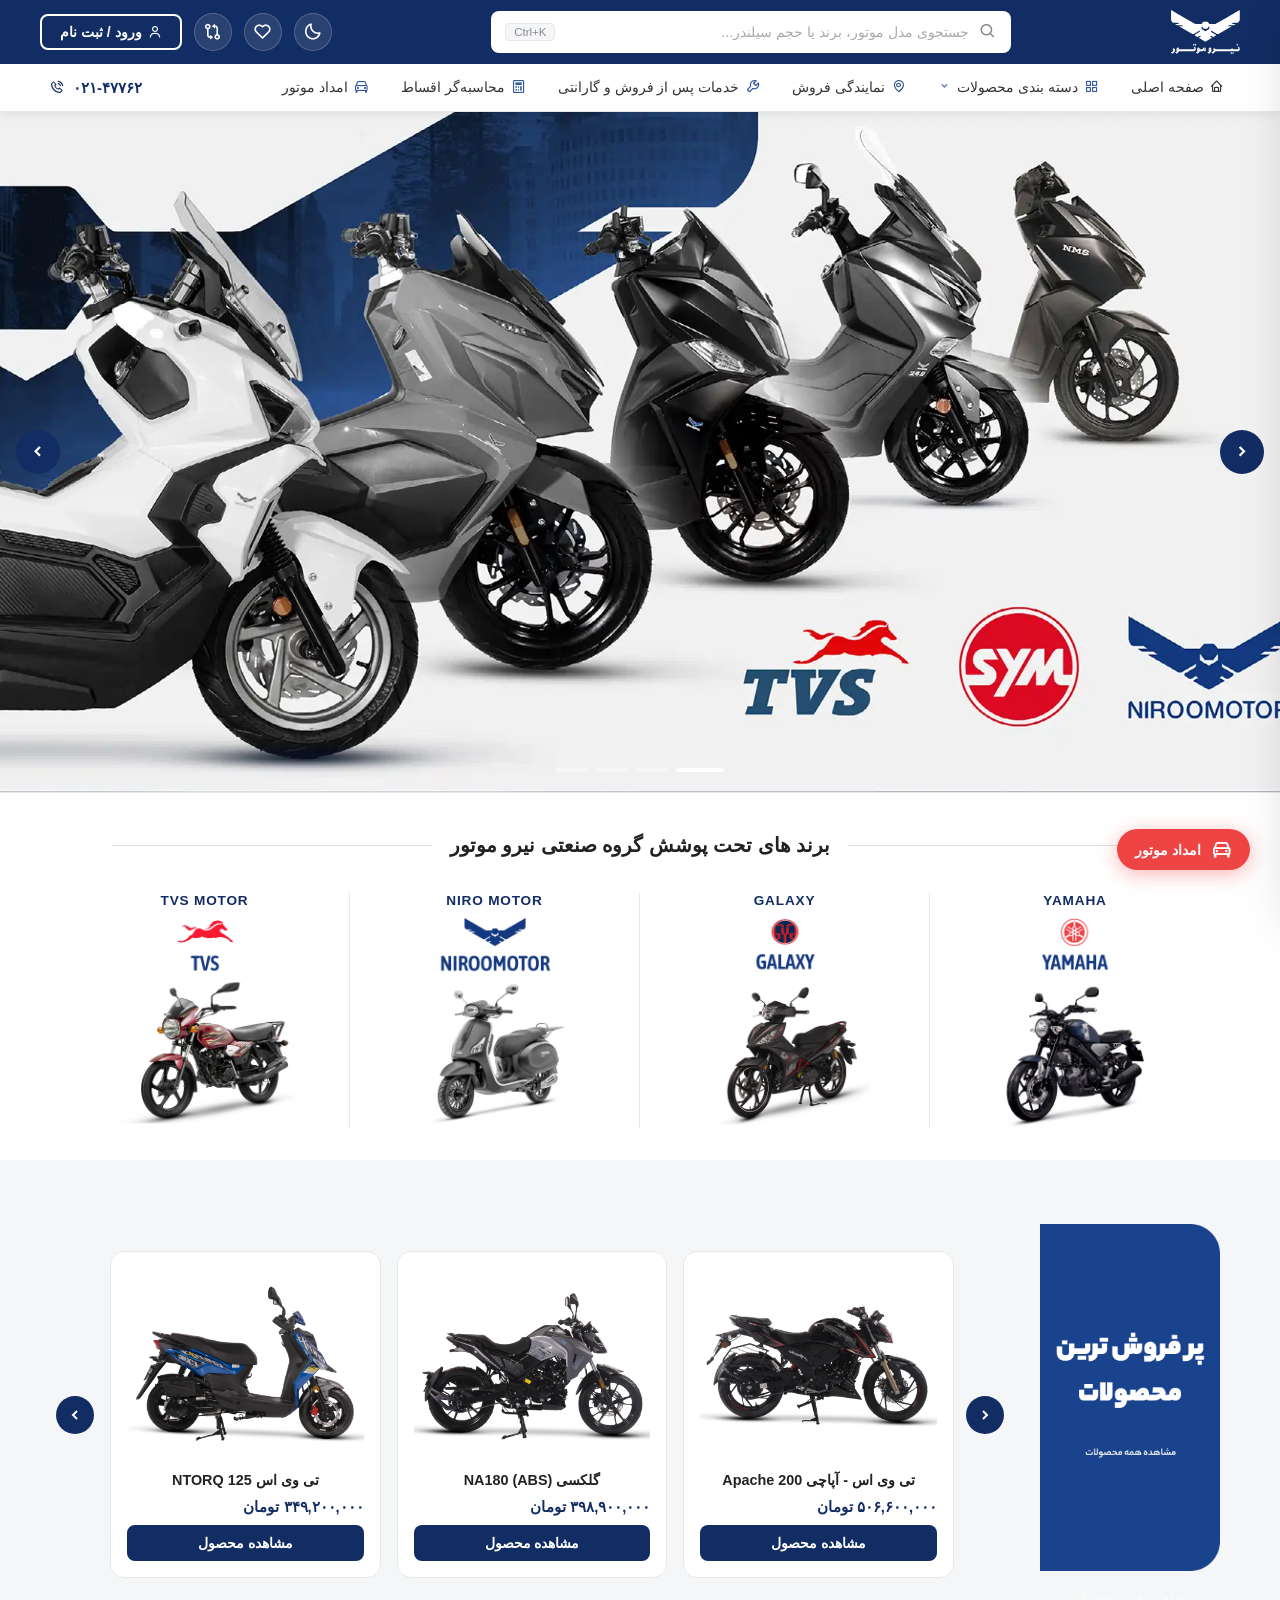
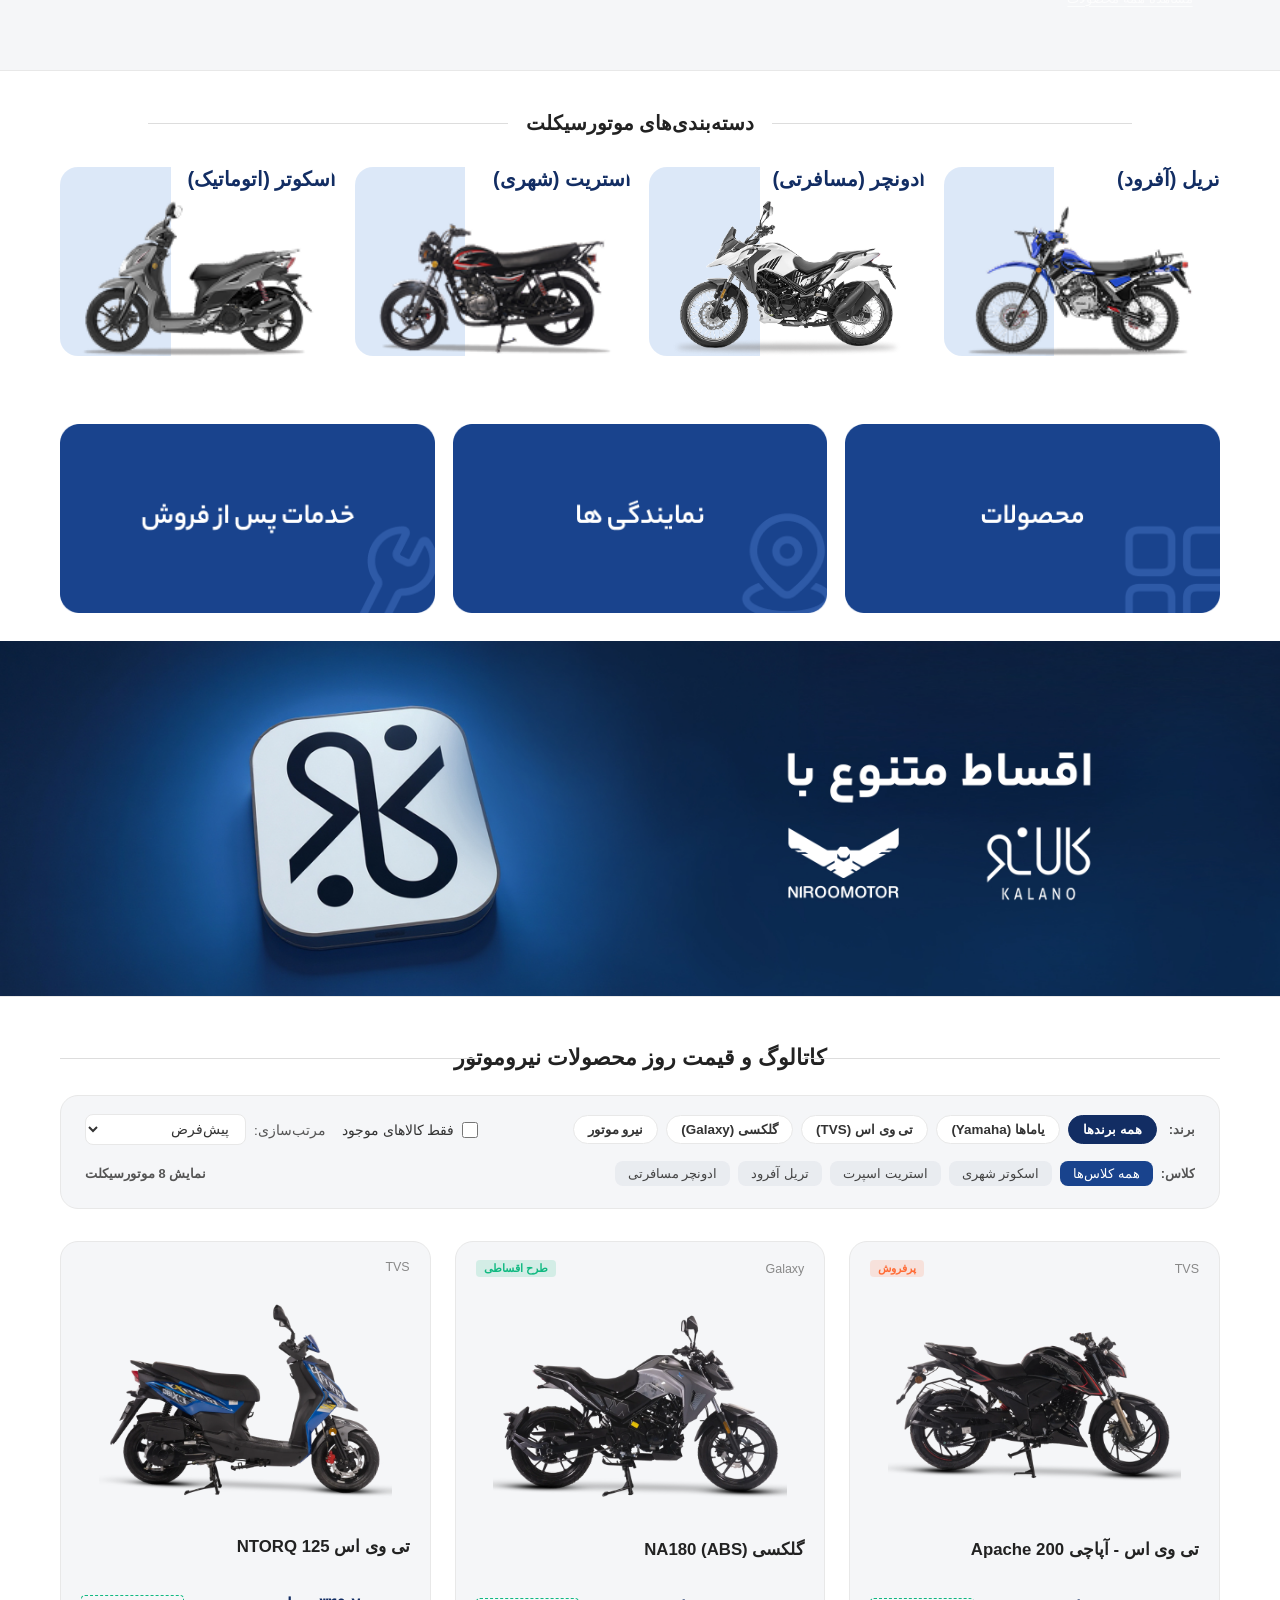
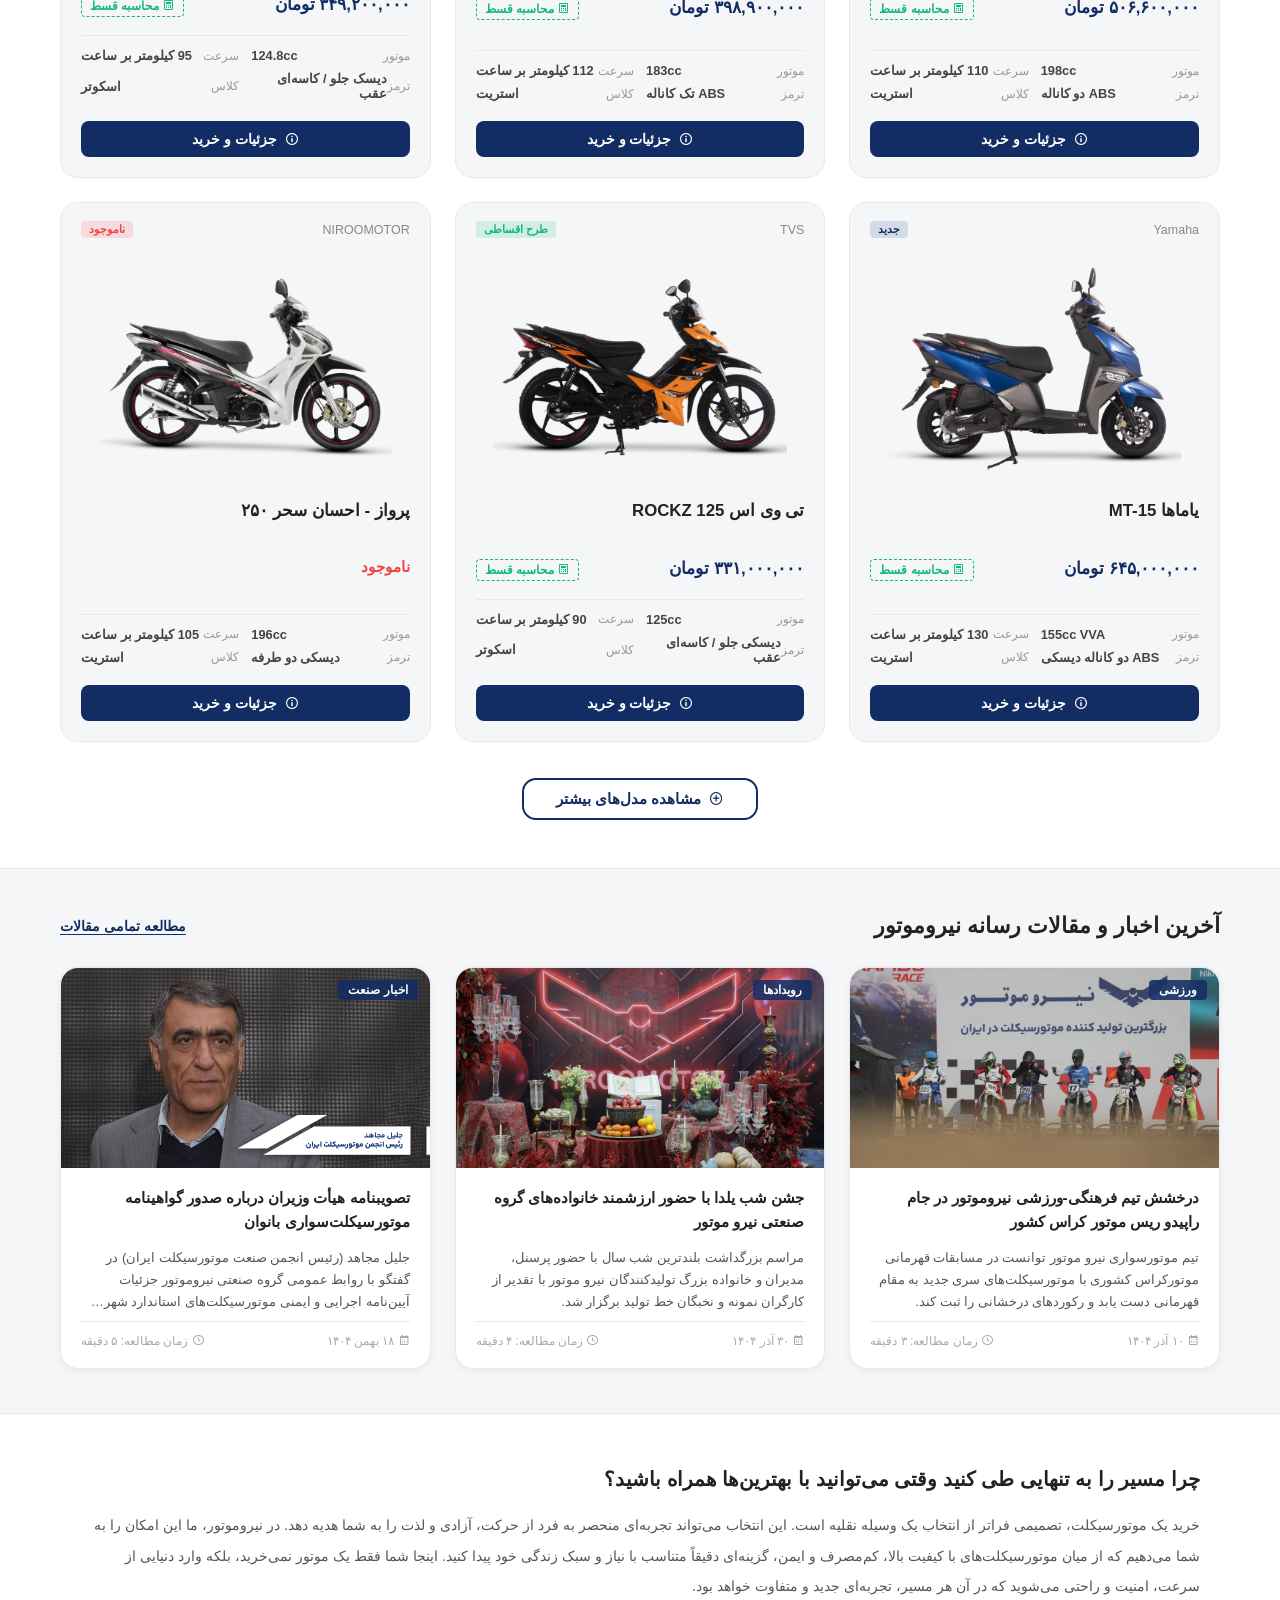
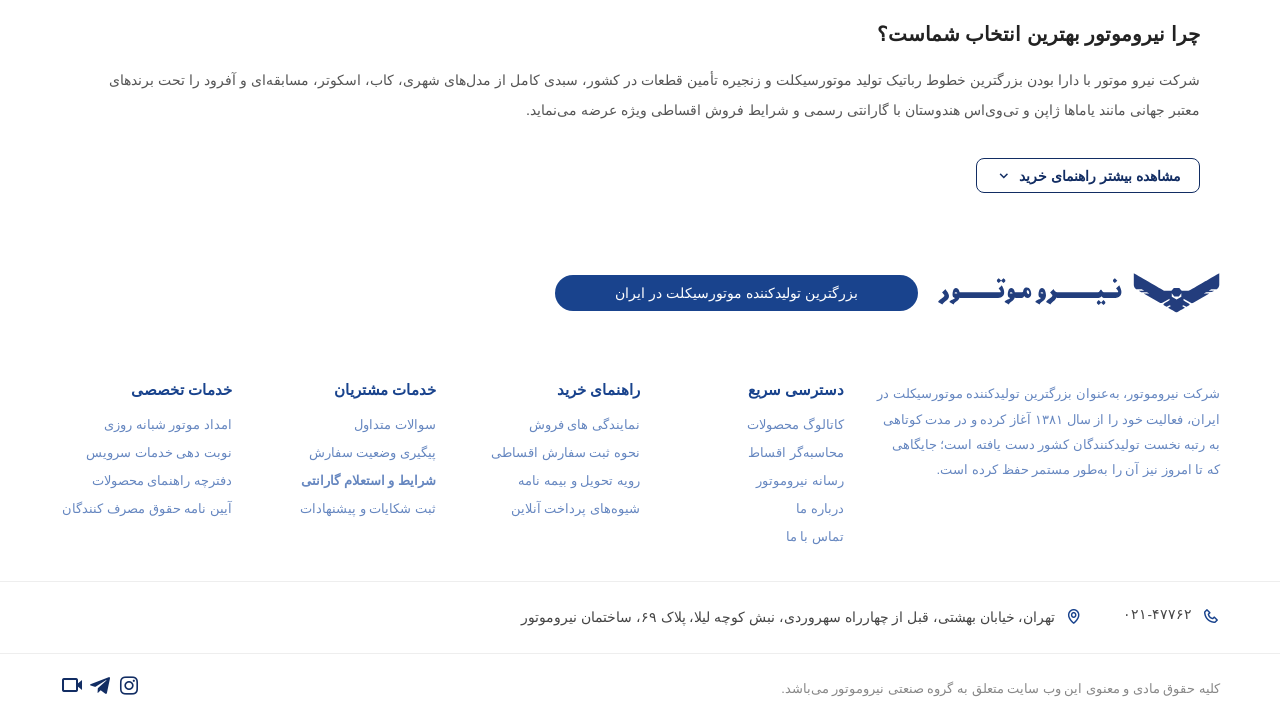
==== index.html @ ade22e1f "feat: complete Niro Motor website clone with advanced features, bug fixes, and dark mode" ====
<!doctype html>
<html lang="fa" dir="rtl">
  <head>
    <meta charset="UTF-8" />
    <meta name="viewport" content="width=device-width, initial-scale=1.0" />
    <link
      href="https://db.onlinewebfonts.com/c/235b71a9b409e684e865eb4a996e925e?family=IRANYekan"
      rel="stylesheet"
    />
    <link
      href="https://unpkg.com/boxicons@2.1.4/css/boxicons.min.css"
      rel="stylesheet"
    />
    <link rel="stylesheet" href="scss/main.css" />
    <title>گروه صنعتی نیرو موتور | بزرگترین تولید کننده موتورسیکلت در ایران</title>
  </head>
  <body>
    <!-- HEADER -->
    <header class="header-site">
      <div class="header-up">
        <div class="header-logo-group">
          <button class="btn-hamburger" id="btn-open-drawer" aria-label="منوی موبایل">
            <i class="bx bx-menu"></i>
          </button>
          <div class="header-logo" onclick="window.scrollTo({top: 0, behavior: 'smooth'})">
            <img src="assets/img/logo site.svg" alt="نیرو موتور" />
          </div>
        </div>

        <div class="header-search">
          <i class="bx bx-search"></i>
          <input type="text" placeholder="جستجوی مدل موتور، برند یا حجم سیلندر..." readonly />
          <span class="search-shortcut">Ctrl+K</span>
        </div>

        <div class="header-actions">
          <button class="btn-theme-toggle" id="btn-toggle-theme" title="تغییر تم تاریک / روشن">
            <i class="bx bx-moon"></i>
          </button>

          <button class="btn-header-icon" id="btn-open-wishlist" title="علاقه‌مندی‌ها">
            <i class="bx bx-heart"></i>
            <span class="badge-counter wishlist-counter" style="display: none;">0</span>
          </button>

          <button class="btn-header-icon" id="btn-open-compare" title="مقایسه فنی موتورسیکلت‌ها">
            <i class="bx bx-git-compare"></i>
            <span class="badge-counter compare-counter" style="display: none;">0</span>
          </button>

          <button
            class="btn-login"
            id="btn-header-login"
            onclick="window.location.href = 'login.html'"
          >
            <i class="bx bx-user"></i>
            <span>ورود / ثبت نام</span>
          </button>
        </div>
      </div>

      <!-- SEARCH PANEL -->
      <div class="search-panel">
        <div class="search-panel-header">
          <span><i class="bx bx-search"></i> جستجوی هوشمند در محصولات نیروموتور</span>
          <button class="search-panel-close"><i class="bx bx-x"></i></button>
        </div>
        <div class="search-panel-input">
          <i class="bx bx-search"></i>
          <input type="text" placeholder="نام مدل (مثلا آپاچی، ان‌تورک، گلکسی، یاماها) یا حجم موتور..." autofocus />
          <button class="clear-search-btn" title="پاک کردن"><i class="bx bx-x-circle"></i></button>
        </div>
        <div class="search-results-list" id="search-results-container"></div>
      </div>
      <div class="search-overlay"></div>

      <!-- BOTTOM NAVIGATION & MEGA MENU -->
      <div class="header-down">
        <ul>
          <li><a href="#" style="display: flex; align-items: center; gap: 6px; color: inherit; text-decoration: none;"><i class="bx bx-home"></i> صفحه اصلی</a></li>
          <li class="has-mega-menu">
            <i class="bx bx-grid-alt"></i> دسته بندی محصولات <i class="bx bx-chevron-down" style="font-size: 0.8rem;"></i>
            <div class="mega-menu">
              <div>
                <div class="mega-col-title"><i class="bx bx-category"></i> دسته‌بندی بر اساس کلاس</div>
                <div class="mega-links">
                  <a href="#products-section" onclick="state.currentCategory = 'اسکوتر'; renderProductsGrid();">
                    <span>خرید موتور اسکوتر</span>
                    <span class="count">شهری</span>
                  </a>
                  <a href="#products-section" onclick="state.currentCategory = 'استریت'; renderProductsGrid();">
                    <span>خرید موتور استریت</span>
                    <span class="count">اسپرت</span>
                  </a>
                  <a href="#products-section" onclick="state.currentCategory = 'تریل'; renderProductsGrid();">
                    <span>خرید موتور تریل</span>
                    <span class="count">آفرود</span>
                  </a>
                  <a href="#products-section" onclick="state.currentCategory = 'ادونچر'; renderProductsGrid();">
                    <span>خرید موتور مسافرتی (ادونچر)</span>
                    <span class="count">سفری</span>
                  </a>
                </div>
              </div>
              <div>
                <div class="mega-col-title"><i class="bx bx-badge-check"></i> دسته‌بندی بر اساس برند</div>
                <div class="mega-links">
                  <a href="#products-section" onclick="state.currentBrand = 'Yamaha'; renderProductsGrid();">
                    <span>موتورسیکلت‌های یاماها (Yamaha)</span>
                    <span class="count">ژاپن</span>
                  </a>
                  <a href="#products-section" onclick="state.currentBrand = 'TVS'; renderProductsGrid();">
                    <span>موتورسیکلت‌های تی وی اس (TVS)</span>
                    <span class="count">هند</span>
                  </a>
                  <a href="#products-section" onclick="state.currentBrand = 'Galaxy'; renderProductsGrid();">
                    <span>موتورسیکلت‌های گلکسی (Galaxy)</span>
                    <span class="count">SYM</span>
                  </a>
                  <a href="#products-section" onclick="state.currentBrand = 'NIROOMOTOR'; renderProductsGrid();">
                    <span>موتورسیکلت‌های نیرو موتور (احسان/پرواز)</span>
                    <span class="count">تولید ملی</span>
                  </a>
                </div>
              </div>
              <div class="mega-banner">
                <p><i class="bx bx-gift"></i> طرح ویژه خرید اقساطی کلیه محصولات با کمترین کارمزد</p>
                <button onclick="openInstallmentModalFor(productsData[0].id)">محاسبه اقساط</button>
              </div>
            </div>
          </li>
          <li id="nav-branches"><i class="bx bx-map"></i> نمایندگی فروش</li>
          <li id="nav-services"><i class="bx bx-wrench"></i> خدمات پس از فروش و گارانتی</li>
          <li id="nav-calculator"><i class="bx bx-calculator"></i> محاسبه‌گر اقساط</li>
          <li class="btn-open-emergency"><i class="bx bx-car"></i> امداد موتور</li>
        </ul>
        <a href="tel:02147762" class="header-phone">
          <i class="bx bx-phone-call"></i>
          <span>۰۲۱-۴۷۷۶۲</span>
        </a>
      </div>
    </header>

    <!-- MOBILE DRAWER -->
    <div class="drawer-backdrop" id="drawer-backdrop"></div>
    <div class="mobile-drawer" id="mobile-drawer">
      <div class="drawer-header">
        <img src="assets/img/logo site.svg" alt="نیرو موتور" />
        <button class="drawer-close" id="btn-close-drawer"><i class="bx bx-x"></i></button>
      </div>
      <div class="drawer-nav">
        <ul>
          <li>
            <a href="#" onclick="document.getElementById('mobile-drawer').classList.remove('open'); document.getElementById('drawer-backdrop').classList.remove('open');">
              <span class="drawer-label"><i class="bx bx-home"></i> صفحه اصلی</span>
            </a>
          </li>
          <li>
            <button class="drawer-link" id="drawer-cat-toggle">
              <span class="drawer-label"><i class="bx bx-grid-alt"></i> دسته‌بندی محصولات</span>
              <i class="bx bx-chevron-down"></i>
            </button>
            <div class="drawer-accordion-content" id="drawer-cat-accordion">
              <a href="#products-section" onclick="state.currentCategory = 'اسکوتر'; renderProductsGrid(); document.getElementById('mobile-drawer').classList.remove('open'); document.getElementById('drawer-backdrop').classList.remove('open');">موتور اسکوتر</a>
              <a href="#products-section" onclick="state.currentCategory = 'استریت'; renderProductsGrid(); document.getElementById('mobile-drawer').classList.remove('open'); document.getElementById('drawer-backdrop').classList.remove('open');">موتور استریت</a>
              <a href="#products-section" onclick="state.currentCategory = 'تریل'; renderProductsGrid(); document.getElementById('mobile-drawer').classList.remove('open'); document.getElementById('drawer-backdrop').classList.remove('open');">موتور تریل</a>
              <a href="#products-section" onclick="state.currentBrand = 'Yamaha'; renderProductsGrid(); document.getElementById('mobile-drawer').classList.remove('open'); document.getElementById('drawer-backdrop').classList.remove('open');">برند یاماها (Yamaha)</a>
              <a href="#products-section" onclick="state.currentBrand = 'TVS'; renderProductsGrid(); document.getElementById('mobile-drawer').classList.remove('open'); document.getElementById('drawer-backdrop').classList.remove('open');">برند تی وی اس (TVS)</a>
              <a href="#products-section" onclick="state.currentBrand = 'Galaxy'; renderProductsGrid(); document.getElementById('mobile-drawer').classList.remove('open'); document.getElementById('drawer-backdrop').classList.remove('open');">برند گلکسی (Galaxy)</a>
            </div>
          </li>
          <li>
            <button class="drawer-link" onclick="renderBranches('all'); document.getElementById('modal-branches').classList.add('open'); document.getElementById('mobile-drawer').classList.remove('open'); document.getElementById('drawer-backdrop').classList.remove('open');">
              <span class="drawer-label"><i class="bx bx-map"></i> نمایندگی‌های فروش</span>
            </button>
          </li>
          <li>
            <button class="drawer-link" onclick="document.getElementById('modal-warranty').classList.add('open'); document.getElementById('mobile-drawer').classList.remove('open'); document.getElementById('drawer-backdrop').classList.remove('open');">
              <span class="drawer-label"><i class="bx bx-shield-quarter"></i> استعلام گارانتی و سفارش</span>
            </button>
          </li>
          <li>
            <button class="drawer-link" onclick="openInstallmentModalFor(productsData[0].id); document.getElementById('mobile-drawer').classList.remove('open'); document.getElementById('drawer-backdrop').classList.remove('open');">
              <span class="drawer-label"><i class="bx bx-calculator"></i> محاسبه‌گر اقساط</span>
            </button>
          </li>
          <li>
            <button class="drawer-link btn-open-emergency" onclick="document.getElementById('modal-emergency').classList.add('open'); document.getElementById('mobile-drawer').classList.remove('open'); document.getElementById('drawer-backdrop').classList.remove('open');">
              <span class="drawer-label" style="color: #ef4444;"><i class="bx bx-car" style="color: #ef4444;"></i> امداد موتور شبانه‌روزی</span>
            </button>
          </li>
        </ul>
      </div>
      <div class="drawer-footer">
        <a href="tel:02147762" class="drawer-phone">
          <i class="bx bx-phone-call"></i> ۰۲۱-۴۷۷۶۲
        </a>
        <div class="drawer-social">
          <a href="#"><i class="bx bxl-instagram"></i></a>
          <a href="#"><i class="bx bxl-telegram"></i></a>
          <a href="#"><i class="bx bxl-whatsapp"></i></a>
        </div>
      </div>
    </div>

    <!-- HERO SLIDER -->
    <section class="hero-slider">
      <div class="hero-track">
        <img
          src="assets/img/slide1.webp"
          class="hero-slide hero-slide--1 show"
          alt="نیرو موتور اسلاید ۱"
        />
        <img
          src="assets/img/slide2.webp"
          class="hero-slide hero-slide--2"
          alt="نیرو موتور اسلاید ۲"
        />
        <img
          src="assets/img/slide3.webp"
          class="hero-slide hero-slide--3"
          alt="نیرو موتور اسلاید ۳"
        />
        <img
          src="assets/img/slide4.webp"
          class="hero-slide hero-slide--4"
          alt="نیرو موتور اسلاید ۴"
        />
        <button class="hero-prev" aria-label="قبلی"><i class="bx bxs-chevron-right"></i></button>
        <button class="hero-next" aria-label="بعدی"><i class="bx bxs-chevron-left"></i></button>
      </div>
    </section>

    <!-- BRANDS -->
    <section class="brands">
      <h1>برند های تحت پوشش گروه صنعتی نیرو موتور</h1>
      <div class="brands-grid">
        <div class="brand-card" data-brand="Yamaha" title="مشاهده محصولات یاماها">
          <span class="brand-name">YAMAHA</span>
          <img src="assets/img/yamaha-bike.png" alt="یاماها" class="brand-bike" />
        </div>
        <div class="brand-card" data-brand="Galaxy" title="مشاهده محصولات گلکسی">
          <span class="brand-name">GALAXY</span>
          <img src="assets/img/galaxy-bike.png" alt="گلکسی" class="brand-bike" />
        </div>
        <div class="brand-card" data-brand="NIROOMOTOR" title="مشاهده محصولات نیرو موتور">
          <span class="brand-name">NIRO MOTOR</span>
          <img src="assets/img/niroomotor-bike.png" alt="نیرو موتور" class="brand-bike" />
        </div>
        <div class="brand-card" data-brand="TVS" title="مشاهده محصولات تی وی اس">
          <span class="brand-name">TVS MOTOR</span>
          <img src="assets/img/tvs-bike.png" alt="تی وی اس" class="brand-bike" />
        </div>
      </div>
    </section>

    <!-- BEST SELLING SLIDER -->
    <section class="best-selling">
      <div class="best-selling-title">
        <img src="assets/img/best seller.png" alt="پرفروش ترین محصولات" />
        <a href="#products-section">مشاهده همه محصولات</a>
      </div>
      <div class="products-slider-wrapper">
        <button class="prod-prev" id="best-seller-prev" aria-label="قبلی"><i class="bx bxs-chevron-right"></i></button>
        <div class="products-slides" id="best-seller-slides"></div>
        <button class="prod-next" id="best-seller-next" aria-label="بعدی"><i class="bx bxs-chevron-left"></i></button>
      </div>
    </section>

    <!-- CATEGORIES -->
    <section class="categories">
      <h2>دسته‌بندی‌های موتورسیکلت</h2>
      <div class="categories-grid">
        <div class="category-card" data-category="تریل">
          <h3>تریل (آفرود)</h3>
          <img src="assets/img/trail.png" alt="تریل" />
        </div>
        <div class="category-card" data-category="ادونچر">
          <h3>ادونچر (مسافرتی)</h3>
          <img src="assets/img/adventure.png" alt="ادونچر" />
        </div>
        <div class="category-card" data-category="استریت">
          <h3>استریت (شهری)</h3>
          <img src="assets/img/street.png" alt="استریت" />
        </div>
        <div class="category-card" data-category="اسکوتر">
          <h3>اسکوتر (اتوماتیک)</h3>
          <img src="assets/img/scooter.png" alt="اسکوتر" />
        </div>
      </div>
    </section>

    <!-- QUICK ACCESS -->
    <section class="quick-access">
      <div class="quick-card" title="مشاهده محصولات">
        <img src="assets/img/products.png" alt="محصولات نیروموتور" />
      </div>
      <div class="quick-card" title="نمایندگی های فروش">
        <img src="assets/img/Agency.png" alt="نمایندگی های نیروموتور" />
      </div>
      <div class="quick-card" title="خدمات پس از فروش">
        <img src="assets/img/After sales service.png" alt="خدمات پس از فروش نیروموتور" />
      </div>
    </section>

    <!-- INSTALLMENT BANNER -->
    <section class="installment-plan" title="کلیک برای محاسبه آنلاین اقساط">
      <img src="assets/img/Installment plan.jpg" alt="طرح فروش اقساطی نیرو موتور" />
    </section>

    <!-- PRODUCTS CATALOG WITH RICH FILTER & SORT -->
    <section class="products" id="products-section">
      <h2>کاتالوگ و قیمت روز محصولات نیروموتور</h2>

      <div class="products-filter-bar">
        <div class="filter-row-top">
          <div class="brand-filter-tabs">
            <span style="font-size: 0.82rem; font-weight: 700; color: #555; margin-left: 4px;">برند:</span>
            <button class="brand-tab active" data-brand="all">همه برندها</button>
            <button class="brand-tab" data-brand="Yamaha">یاماها (Yamaha)</button>
            <button class="brand-tab" data-brand="TVS">تی وی اس (TVS)</button>
            <button class="brand-tab" data-brand="Galaxy">گلکسی (Galaxy)</button>
            <button class="brand-tab" data-brand="NIROOMOTOR">نیرو موتور</button>
          </div>

          <div class="sort-and-stock-row">
            <label class="stock-toggle-label">
              <input type="checkbox" id="filter-stock" />
              <span>فقط کالاهای موجود</span>
            </label>

            <div class="sort-dropdown-wrap">
              <label for="sort-select">مرتب‌سازی:</label>
              <select id="sort-select">
                <option value="default">پیش‌فرض</option>
                <option value="price-asc">ارزان‌ترین</option>
                <option value="price-desc">گران‌ترین</option>
                <option value="engine">بیشترین حجم موتور</option>
              </select>
            </div>
          </div>
        </div>

        <div class="category-filter-pills">
          <span style="font-size: 0.8rem; font-weight: 700; color: #555; white-space: nowrap;">کلاس:</span>
          <button class="cat-pill active" data-category="all">همه کلاس‌ها</button>
          <button class="cat-pill" data-category="اسکوتر">اسکوتر شهری</button>
          <button class="cat-pill" data-category="استریت">استریت اسپرت</button>
          <button class="cat-pill" data-category="تریل">تریل آفرود</button>
          <button class="cat-pill" data-category="ادونچر">ادونچر مسافرتی</button>
          <span class="filter-count-badge"></span>
        </div>
      </div>

      <div class="products-grid"></div>

      <div class="show-more-wrap">
        <button class="show-more-btn" id="btn-load-more">
          <i class="bx bx-plus-circle"></i>
          <span>مشاهده مدل‌های بیشتر</span>
        </button>
      </div>
    </section>

    <!-- ARTICLES -->
    <section class="latest-articles">
      <div class="articles-header">
        <h2>آخرین اخبار و مقالات رسانه نیروموتور</h2>
        <a href="#" class="read-more">مطالعه تمامی مقالات</a>
      </div>
      <div class="articles-grid">
        <div class="article-card">
          <div class="article-img-wrap">
            <img src="assets/img/article1.webp" alt="موتور کراس" />
            <span class="article-category-tag">ورزشی</span>
          </div>
          <div class="article-content">
            <h3>درخشش تیم فرهنگی-ورزشی نیروموتور در جام راپیدو ریس موتور کراس کشور</h3>
            <p>تیم موتورسواری نیرو موتور توانست در مسابقات قهرمانی موتورکراس کشوری با موتورسیکلت‌های سری جدید به مقام قهرمانی دست یابد و رکوردهای درخشانی را ثبت کند.</p>
            <div class="article-footer">
              <span><i class="bx bx-calendar"></i> ۱۰ آذر ۱۴۰۴</span>
              <span><i class="bx bx-time-five"></i> زمان مطالعه: ۳ دقیقه</span>
            </div>
          </div>
        </div>

        <div class="article-card">
          <div class="article-img-wrap">
            <img src="assets/img/article2.webp" alt="جشن یلدا نیرو موتور" />
            <span class="article-category-tag">رویدادها</span>
          </div>
          <div class="article-content">
            <h3>جشن شب یلدا با حضور ارزشمند خانواده‌های گروه صنعتی نیرو موتور</h3>
            <p>مراسم بزرگداشت بلندترین شب سال با حضور پرسنل، مدیران و خانواده بزرگ تولیدکنندگان نیرو موتور با تقدیر از کارگران نمونه و نخبگان خط تولید برگزار شد.</p>
            <div class="article-footer">
              <span><i class="bx bx-calendar"></i> ۳۰ آذر ۱۴۰۴</span>
              <span><i class="bx bx-time-five"></i> زمان مطالعه: ۴ دقیقه</span>
            </div>
          </div>
        </div>

        <div class="article-card">
          <div class="article-img-wrap">
            <img src="assets/img/article3.webp" alt="گواهینامه بانوان" />
            <span class="article-category-tag">اخبار صنعت</span>
          </div>
          <div class="article-content">
            <h3>تصویبنامه هیأت وزیران درباره صدور گواهینامه موتورسیکلت‌سواری بانوان</h3>
            <p>جلیل مجاهد (رئیس انجمن صنعت موتورسیکلت ایران) در گفتگو با روابط عمومی گروه صنعتی نیروموتور جزئیات آیین‌نامه اجرایی و ایمنی موتورسیکلت‌های استاندارد شهری را تشریح کرد.</p>
            <div class="article-footer">
              <span><i class="bx bx-calendar"></i> ۱۸ بهمن ۱۴۰۴</span>
              <span><i class="bx bx-time-five"></i> زمان مطالعه: ۵ دقیقه</span>
            </div>
          </div>
        </div>
      </div>
    </section>

    <!-- SEO EXPANDABLE BUYER GUIDE -->
    <section class="text">
      <h2>چرا مسیر را به تنهایی طی کنید وقتی می‌توانید با بهترین‌ها همراه باشید؟</h2>
      <p>
        خرید یک موتورسیکلت، تصمیمی فراتر از انتخاب یک وسیله نقلیه است. این انتخاب می‌تواند تجربه‌ای منحصر به فرد از حرکت، آزادی و لذت را به شما هدیه دهد. در نیروموتور، ما این امکان را به شما می‌دهیم که از میان موتورسیکلت‌های با کیفیت بالا، کم‌مصرف و ایمن، گزینه‌ای دقیقاً متناسب با نیاز و سبک زندگی خود پیدا کنید. اینجا شما فقط یک موتور نمی‌خرید، بلکه وارد دنیایی از سرعت، امنیت و راحتی می‌شوید که در آن هر مسیر، تجربه‌ای جدید و متفاوت خواهد بود.
      </p>
      <h2>چرا نیروموتور بهترین انتخاب شماست؟</h2>
      <p>
        شرکت نیرو موتور با دارا بودن بزرگترین خطوط رباتیک تولید موتورسیکلت و زنجیره تأمین قطعات در کشور، سبدی کامل از مدل‌های شهری، کاب، اسکوتر، مسابقه‌ای و آفرود را تحت برندهای معتبر جهانی مانند یاماها ژاپن و تی‌وی‌اس هندوستان با گارانتی رسمی و شرایط فروش اقساطی ویژه عرضه می‌نماید.
      </p>

      <div class="seo-expandable-content" id="seo-expandable-content">
        <div class="seo-guide-grid">
          <div class="seo-guide-card">
            <h4><i class="bx bx-tachometer"></i> راهنمای خرید موتور اسکوتر</h4>
            <p>موتورسیکلت‌های اسکوتر با کلاچ اتوماتیک CVT و مصرف سوخت بسیار ناچیز، بهترین گزینه برای عبور سریع و بدون خستگی از ترافیک‌های سنگین شهری هستند. سواری نرم، محفظه بار جادار و هدایت آسان از مهم‌ترین مزایای اسکوترهاست.</p>
          </div>
          <div class="seo-guide-card">
            <h4><i class="bx bx-bolt-circle"></i> راهنمای خرید موتور استریت</h4>
            <p>کلاس استریت (نیکد) ترکیب قدرت بالا، طراحی تهاجمی و مانورپذیری فوق‌العاده در معابر شهری است. مجهز به ترمزهای پیشرفته ABS، دنده‌های شتاب‌گیری و فنربندی مستحکم برای علاقه‌مندان به رانندگی اسپرت.</p>
          </div>
          <div class="seo-guide-card">
            <h4><i class="bx bx-compass"></i> راهنمای خرید موتور تریل</h4>
            <p>اگر اهل ماجراجویی در دل طبیعت، عبور از مسیرهای سنگلاخی، کوهستان و جنگل هستید، موتورهای تریل نیرو موتور با کمک‌فنرهای گازی مرتفع و تایرهای عاج‌دار، پایداری و دوام بی‌نظیری را فراهم می‌کنند.</p>
          </div>
          <div class="seo-guide-card">
            <h4><i class="bx bx-shield"></i> شرایط گارانتی و خدمات پس از فروش</h4>
            <p>کلیه موتورسیکلت‌های گروه صنعتی نیرو موتور دارای گارانتی معتبر قطعات، کارت طلایی خدمات پس از فروش و شبکه سراسری بیش از ۲۵۰ نمایندگی فعال و امداد موتور سیار در سراسر استان‌های کشور می‌باشند.</p>
          </div>
        </div>
      </div>

      <button class="btn-toggle-seo" id="btn-toggle-seo">
        <span>مشاهده بیشتر راهنمای خرید</span>
        <i class="bx bx-chevron-down"></i>
      </button>
    </section>

    <!-- FOOTER -->
    <footer>
      <div class="footer-top">
        <div class="footer-logo">
          <img src="assets/img/logo-footer.svg" alt="لوگو فوتر نیرو موتور" />
        </div>
        <div class="footer-slogan">
          <button class="footer-btn">
            بزرگترین تولیدکننده موتورسیکلت در ایران
          </button>
        </div>
      </div>
      <div class="footer-middle">
        <div class="footer-about">
          <p>
            شرکت نیروموتور، به‌عنوان بزرگترین تولیدکننده موتورسیکلت در ایران،
            فعالیت خود را از سال ۱۳۸۱ آغاز کرده و در مدت کوتاهی به رتبه نخست
            تولیدکنندگان کشور دست یافته است؛ جایگاهی که تا امروز نیز آن را
            به‌طور مستمر حفظ کرده است.
          </p>
        </div>
        <div class="footer-links">
          <h4>دسترسی سریع</h4>
          <ul>
            <li><a href="#products-section">کاتالوگ محصولات</a></li>
            <li><a href="#" onclick="openInstallmentModalFor(productsData[0].id)">محاسبه‌گر اقساط</a></li>
            <li><a href="#">رسانه نیروموتور</a></li>
            <li><a href="#">درباره ما</a></li>
            <li><a href="#">تماس با ما</a></li>
          </ul>
        </div>
        <div class="footer-links">
          <h4>راهنمای خرید</h4>
          <ul>
            <li><a href="#" onclick="renderBranches('all'); document.getElementById('modal-branches').classList.add('open');">نمایندگی های فروش</a></li>
            <li><a href="#">نحوه ثبت سفارش اقساطی</a></li>
            <li><a href="#">رویه تحویل و بیمه نامه</a></li>
            <li><a href="#">شیوه‌های پرداخت آنلاین</a></li>
          </ul>
        </div>
        <div class="footer-links">
          <h4>خدمات مشتریان</h4>
          <ul>
            <li><a href="#">سوالات متداول</a></li>
            <li><a href="#" onclick="document.getElementById('modal-warranty').classList.add('open');">پیگیری وضعیت سفارش</a></li>
            <li><a href="#" onclick="document.getElementById('modal-warranty').classList.add('open');"><strong>شرایط و استعلام گارانتی</strong></a></li>
            <li><a href="#">ثبت شکایات و پیشنهادات</a></li>
          </ul>
        </div>
        <div class="footer-links">
          <h4>خدمات تخصصی</h4>
          <ul>
            <li><a href="#" class="btn-open-emergency">امداد موتور شبانه روزی</a></li>
            <li><a href="#" onclick="document.getElementById('modal-appointment').classList.add('open');">نوبت دهی خدمات سرویس</a></li>
            <li><a href="#">دفترچه راهنمای محصولات</a></li>
            <li><a href="#">آیین نامه حقوق مصرف کنندگان</a></li>
          </ul>
        </div>
      </div>
      <div class="footer-contact">
        <div class="footer-phone">
          <i class="bx bx-phone"></i>
          <span>۰۲۱-۴۷۷۶۲</span>
        </div>
        <div class="footer-address">
          <i class="bx bx-map"></i>
          <span>تهران، خیابان بهشتی، قبل از چهارراه سهروردی، نبش کوچه لیلا، پلاک ۶۹، ساختمان نیروموتور</span>
        </div>
      </div>
      <div class="footer-bottom">
        <p>
          کلیه حقوق مادی و معنوی این وب سایت متعلق به گروه صنعتی نیروموتور می‌باشد.
        </p>
        <div class="footer-social">
          <a href="#" title="اینستاگرام"><i class="bx bxl-instagram"></i></a>
          <a href="#" title="تلگرام"><i class="bx bxl-telegram"></i></a>
          <a href="#" title="آپارات"><i class="bx bx-video"></i></a>
        </div>
      </div>
    </footer>

    <!-- MODAL: PRODUCT QUICK VIEW -->
    <div class="modal-backdrop" id="modal-quickview">
      <div class="modal-card modal-lg">
        <div class="modal-header">
          <div class="modal-title"><i class="bx bx-detail"></i> مشخصات فنی کامل موتورسیکلت</div>
          <button class="modal-close-btn">&times;</button>
        </div>
        <div class="modal-body"></div>
      </div>
    </div>

    <!-- MODAL: INSTALLMENT CALCULATOR -->
    <div class="modal-backdrop" id="modal-calculator">
      <div class="modal-card modal-lg">
        <div class="modal-header">
          <div class="modal-title"><i class="bx bx-calculator"></i> محاسبه‌گر هوشمند خرید اقساطی موتورسیکلت</div>
          <button class="modal-close-btn">&times;</button>
        </div>
        <div class="modal-body">
          <div class="calculator-container">
            <div class="calc-form">
              <div class="calc-field">
                <label>انتخاب مدل موتورسیکلت:</label>
                <select id="calc-bike-select"></select>
              </div>

              <div class="calc-field">
                <label>
                  <span>درصد پیش‌پرداخت:</span>
                  <span class="val-badge" id="calc-down-display">۴۰٪</span>
                </label>
                <input type="range" id="calc-down-slider" min="20" max="70" step="5" value="40" />
                <div class="preset-buttons">
                  <button class="preset-btn" data-percent="30">۳۰ درصد</button>
                  <button class="preset-btn active" data-percent="40">۴۰ درصد</button>
                  <button class="preset-btn" data-percent="50">۵۰ درصد</button>
                  <button class="preset-btn" data-percent="60">۶۰ درصد</button>
                </div>
              </div>

              <div class="calc-field">
                <label>مدت زمان بازپرداخت اقساط:</label>
                <div class="months-selection">
                  <button class="month-btn" data-months="6">۶ ماهه</button>
                  <button class="month-btn active" data-months="12">۱۲ ماهه</button>
                  <button class="month-btn" data-months="18">۱۸ ماهه</button>
                  <button class="month-btn" data-months="24">۲۴ ماهه</button>
                </div>
              </div>
            </div>

            <div class="calc-summary-card">
              <div class="summary-header">
                <h4>پیش‌فاکتور محاسباتی اقساط</h4>
                <div class="selected-bike-name" id="calc-res-bike-name">--</div>
              </div>

              <div class="summary-rows">
                <div class="s-row">
                  <span class="lbl">قیمت نقدی موتور:</span>
                  <span class="val" id="calc-res-total-price">--</span>
                </div>
                <div class="s-row">
                  <span class="lbl">مبلغ پیش‌پرداخت اولیه:</span>
                  <span class="val" id="calc-res-down-amount">--</span>
                </div>
                <div class="s-row">
                  <span class="lbl">دوره بازپرداخت:</span>
                  <span class="val" id="calc-res-months">--</span>
                </div>
                <div class="s-row highlight">
                  <span class="lbl">مبلغ هر قسط ماهانه:</span>
                  <span class="val" id="calc-res-monthly-pay">--</span>
                </div>
                <div class="s-row">
                  <span class="lbl">مجموع پرداختی کل:</span>
                  <span class="val" id="calc-res-grand-total">--</span>
                </div>
              </div>

              <button class="btn-submit-installment" onclick="alert('درخواست پیش‌خرید اقساطی شما ثبت گردید. کارشناسان فروش نیرو موتور جهت تکمیل مدارک با شما تماس خواهند گرفت.'); closeAllModals();">
                <i class="bx bx-check-shield"></i> ثبت درخواست خرید اقساطی
              </button>
            </div>
          </div>
        </div>
      </div>
    </div>

    <!-- MODAL: COMPARE -->
    <div class="modal-backdrop" id="modal-compare">
      <div class="modal-card modal-lg">
        <div class="modal-header">
          <div class="modal-title"><i class="bx bx-git-compare"></i> جدول مقایسه فنی موتورسیکلت‌ها</div>
          <button class="modal-close-btn">&times;</button>
        </div>
        <div class="modal-body" id="compare-content-container"></div>
      </div>
    </div>

    <!-- MODAL: BRANCH LOCATOR -->
    <div class="modal-backdrop" id="modal-branches">
      <div class="modal-card modal-lg">
        <div class="modal-header">
          <div class="modal-title"><i class="bx bx-map-pin"></i> شعب و نمایندگی‌های رسمی نیرو موتور در سراسر کشور</div>
          <button class="modal-close-btn">&times;</button>
        </div>
        <div class="modal-body">
          <div class="branches-tabs">
            <button class="branch-tab-btn active" data-city="all">همه شعب</button>
            <button class="branch-tab-btn" data-city="tehran">تهران</button>
            <button class="branch-tab-btn" data-city="isfahan">اصفهان</button>
            <button class="branch-tab-btn" data-city="shiraz">شیراز</button>
            <button class="branch-tab-btn" data-city="mashhad">مشهد</button>
            <button class="branch-tab-btn" data-city="tabriz">تبریز</button>
          </div>
          <div class="branches-list" id="branches-list-container"></div>
        </div>
      </div>
    </div>

    <!-- MODAL: EMERGENCY ROAD ASSISTANCE -->
    <div class="modal-backdrop" id="modal-emergency">
      <div class="modal-card modal-sm">
        <div class="modal-header">
          <div class="modal-title" style="color: #ef4444;"><i class="bx bx-car"></i> امداد موتور شبانه‌روزی نیرو موتور</div>
          <button class="modal-close-btn">&times;</button>
        </div>
        <div class="modal-body">
          <div class="emergency-box">
            <div class="emergency-icon"><i class="bx bx-phone-call"></i></div>
            <h3>سامانه فوری امداد ۲۴ ساعته</h3>
            <p>در صورت بروز هرگونه نقص فنی، پنچری، اتمام سوخت یا تصادف در هر ساعت از شبانه‌روز، امدادگران مجرب نیرو موتور با تجهیزات تخصصی در کنار شما خواهند بود.</p>
            <a href="tel:02147762" class="emergency-call-btn">
              <i class="bx bx-phone"></i> تماس فوری: ۰۲۱-۴۷۷۶۲
            </a>
          </div>
        </div>
      </div>
    </div>

    <!-- MODAL: WARRANTY & ORDER TRACKING -->
    <div class="modal-backdrop" id="modal-warranty">
      <div class="modal-card modal-sm">
        <div class="modal-header">
          <div class="modal-title"><i class="bx bx-shield-quarter"></i> استعلام اصالت گارانتی و پیگیری سفارش</div>
          <button class="modal-close-btn">&times;</button>
        </div>
        <div class="modal-body">
          <form class="modal-form" onsubmit="event.preventDefault(); alert('اطلاعات وسیله نقلیه و سوابق سرویس با موفقیت استعلام شد: گارانتی فعال تا پایان سال ۱۴۰۵.');">
            <div class="form-group">
              <label>شماره شاسی موتورسیکلت (VIN) یا کد پیگیری سفارش:</label>
              <input type="text" placeholder="مثال: NM-98234710..." required />
            </div>
            <div class="form-group">
              <label>شماره همراه خریدار:</label>
              <input type="tel" placeholder="۰۹۱۲..." required />
            </div>
            <button type="submit" class="form-btn-submit">
              <i class="bx bx-search"></i> استعلام وضعیت گارانتی
            </button>
          </form>
        </div>
      </div>
    </div>

    <!-- MODAL: SERVICE APPOINTMENT -->
    <div class="modal-backdrop" id="modal-appointment">
      <div class="modal-card modal-sm">
        <div class="modal-header">
          <div class="modal-title"><i class="bx bx-calendar-event"></i> رزرو آنلاین نوبت سرویس دوره‌ای</div>
          <button class="modal-close-btn">&times;</button>
        </div>
        <div class="modal-body">
          <form class="modal-form" onsubmit="event.preventDefault(); alert('نوبت شما با موفقیت رزرو شد. پیامک تایید با کد رهگیری ارسال گردید.'); closeAllModals();">
            <div class="form-group">
              <label>نام و نام خانوادگی:</label>
              <input type="text" placeholder="نام خود را وارد کنید" required />
            </div>
            <div class="form-group">
              <label>شماره تلفن همراه:</label>
              <input type="tel" placeholder="۰۹..." required />
            </div>
            <div class="form-group">
              <label>مدل موتورسیکلت:</label>
              <select required>
                <option value="">انتخاب مدل موتورسیکلت</option>
                <option value="apache">تی وی اس - آپاچی ۲۰۰</option>
                <option value="na180">گلکسی NA180</option>
                <option value="ntorq">تی وی اس NTORQ 125</option>
                <option value="yamaha">یاماها MT-15</option>
                <option value="ehsan">احسان / پرواز</option>
              </select>
            </div>
            <div class="form-group">
              <label>انتخاب نمایندگی خدمات:</label>
              <select required>
                <option value="tehran-beheshti">شعبه مرکزی شهید بهشتی تهران</option>
                <option value="tehran-helal">شعبه هلال احمر میدان رازی</option>
                <option value="isfahan">نمایندگی مرکزی اصفهان</option>
                <option value="shiraz">نمایندگی مرکزی شیراز</option>
                <option value="mashhad">نمایندگی مرکزی مشهد</option>
              </select>
            </div>
            <button type="submit" class="form-btn-submit">
              <i class="bx bx-check"></i> ثبت قطعی نوبت سرویس
            </button>
          </form>
        </div>
      </div>
    </div>

    <!-- MODAL: WISHLIST -->
    <div class="modal-backdrop" id="modal-wishlist">
      <div class="modal-card modal-sm">
        <div class="modal-header">
          <div class="modal-title"><i class="bx bx-heart"></i> لیست علاقه‌مندی‌های شما</div>
          <button class="modal-close-btn">&times;</button>
        </div>
        <div class="modal-body"></div>
      </div>
    </div>

    <!-- FLOATING ACTIONS -->
    <button class="floating-emergency-btn btn-open-emergency" title="امداد موتور ۲۴ ساعته">
      <i class="bx bx-car"></i>
      <span>امداد موتور</span>
    </button>
    <button class="go-to-top" title="بازگشت به بالای صفحه" aria-label="بالای صفحه"><i class="bx bx-up-arrow-alt"></i></button>

    <script src="js/script.js"></script>
  </body>
</html>
---- scss/main.css ----
* {
  box-sizing: border-box;
  margin: 0;
  padding: 0;
  text-decoration: none;
  list-style: none;
  user-select: none;
  font-family: "IRANYekan", sans-serif;
}

body {
  background: #f5f6f8;
  color: #222;
  direction: rtl;
}

img {
  display: block;
  max-width: 100%;
}

a {
  color: inherit;
}

button {
  cursor: pointer;
  border: none;
  background: none;
}

.header-site {
  position: sticky;
  top: 0;
  z-index: 1000;
  width: 100%;
  box-shadow: 0 2px 10px rgba(0, 0, 0, 0.08);
}

.header-up {
  background: #122d63;
  display: flex;
  align-items: center;
  justify-content: space-between;
  padding: 10px 40px;
  gap: 20px;
  position: relative;
  z-index: 101;
}

.header-logo-group {
  display: flex;
  align-items: center;
  gap: 12px;
}

.btn-hamburger {
  display: none;
  background: transparent;
  border: none;
  color: #fff;
  font-size: 1.7rem;
  cursor: pointer;
  padding: 4px;
  border-radius: 8px;
  transition: background 0.2s ease;
}
.btn-hamburger:hover {
  background: rgba(255, 255, 255, 0.12);
}

.header-logo {
  cursor: pointer;
}
.header-logo > img {
  height: 44px;
  width: auto;
  object-fit: contain;
  display: block;
}

.header-search {
  flex: 1;
  max-width: 520px;
  display: flex;
  align-items: center;
  background: #fff;
  border-radius: 8px;
  padding: 0 14px;
  gap: 10px;
  height: 42px;
  cursor: pointer;
  transition: box-shadow 0.2s ease;
}
.header-search:hover {
  box-shadow: 0 0 0 3px rgba(255, 255, 255, 0.25);
}
.header-search > i {
  color: #888;
  font-size: 1.1rem;
}
.header-search > input {
  flex: 1;
  border: none;
  outline: none;
  font-size: 0.9rem;
  color: #333;
  background: transparent;
  direction: rtl;
  cursor: pointer;
}
.header-search > input::placeholder {
  color: #aaa;
}
.header-search .search-shortcut {
  font-size: 0.72rem;
  background: #f5f6f8;
  color: #888;
  padding: 2px 8px;
  border-radius: 4px;
  border: 1px solid #e8e8e8;
}

.header-actions {
  display: flex;
  align-items: center;
  gap: 12px;
}
.header-actions .btn-theme-toggle,
.header-actions .btn-header-icon {
  background: rgba(255, 255, 255, 0.1);
  border: 1px solid rgba(255, 255, 255, 0.2);
  color: #fff;
  width: 38px;
  height: 38px;
  border-radius: 50%;
  display: flex;
  align-items: center;
  justify-content: center;
  font-size: 1.2rem;
  cursor: pointer;
  position: relative;
  transition: all 0.2s ease;
}
.header-actions .btn-theme-toggle:hover,
.header-actions .btn-header-icon:hover {
  background: rgba(255, 255, 255, 0.25);
  transform: scale(1.05);
}
.header-actions .badge-counter {
  position: absolute;
  top: -4px;
  right: -4px;
  background: #ef4444;
  color: #fff;
  font-size: 0.68rem;
  font-weight: 700;
  width: 18px;
  height: 18px;
  border-radius: 50%;
  display: flex;
  align-items: center;
  justify-content: center;
  line-height: 1;
}
.header-actions > .btn-login {
  background: transparent;
  border: 2px solid #fff;
  color: #fff;
  border-radius: 8px;
  padding: 8px 18px;
  font-size: 0.88rem;
  font-weight: 600;
  cursor: pointer;
  transition: background 0.2s ease, transform 0.2s ease;
  display: flex;
  align-items: center;
  gap: 6px;
}
.header-actions > .btn-login:hover {
  background: rgba(255, 255, 255, 0.15);
  transform: translateY(-1px);
}
.header-actions .user-logged-in {
  position: relative;
}
.header-actions .user-logged-in .btn-user-profile {
  background: rgba(255, 255, 255, 0.15);
  border: 1px solid rgba(255, 255, 255, 0.3);
  color: #fff;
  padding: 6px 14px;
  border-radius: 8px;
  display: flex;
  align-items: center;
  gap: 8px;
  cursor: pointer;
  font-size: 0.85rem;
  font-weight: 600;
}
.header-actions .user-logged-in .btn-user-profile > i {
  font-size: 1.1rem;
}
.header-actions .user-logged-in .user-dropdown {
  display: none;
  position: absolute;
  left: 0;
  top: calc(100% + 8px);
  background: #fff;
  min-width: 180px;
  border-radius: 14px;
  box-shadow: 0 10px 30px rgba(0, 0, 0, 0.12);
  padding: 8px 0;
  z-index: 1000;
  border: 1px solid #e8e8e8;
}
.header-actions .user-logged-in .user-dropdown.show {
  display: block;
}
.header-actions .user-logged-in .user-dropdown a, .header-actions .user-logged-in .user-dropdown button {
  display: flex;
  align-items: center;
  gap: 10px;
  padding: 10px 16px;
  color: #333;
  font-size: 0.85rem;
  width: 100%;
  text-align: right;
  background: transparent;
  border: none;
  cursor: pointer;
  transition: background 0.2s ease;
}
.header-actions .user-logged-in .user-dropdown a:hover, .header-actions .user-logged-in .user-dropdown button:hover {
  background: #f5f6f8;
  color: #122d63;
}
.header-actions .user-logged-in .user-dropdown a.btn-logout, .header-actions .user-logged-in .user-dropdown button.btn-logout {
  color: #ef4444;
  border-top: 1px solid #e8e8e8;
}
.header-actions .user-logged-in .user-dropdown a.btn-logout:hover, .header-actions .user-logged-in .user-dropdown button.btn-logout:hover {
  background: #fef2f2;
}

.search-panel {
  display: none;
  position: fixed;
  top: 64px;
  left: 0;
  right: 0;
  max-height: 80vh;
  background: #fff;
  z-index: 10000;
  box-shadow: 0 20px 50px rgba(0, 0, 0, 0.25);
  padding: 24px 40px;
  flex-direction: column;
  gap: 16px;
  overflow-y: auto;
}
.search-panel.open {
  display: flex;
  animation: fadeInDown 0.25s ease;
}

@keyframes fadeInDown {
  from {
    opacity: 0;
    transform: translateY(-10px);
  }
  to {
    opacity: 1;
    transform: translateY(0);
  }
}
.search-panel-header {
  display: flex;
  align-items: center;
  justify-content: space-between;
}
.search-panel-header > span {
  font-size: 1rem;
  font-weight: 700;
  color: #222;
}

.search-panel-close {
  width: 34px;
  height: 34px;
  border-radius: 50%;
  background: #f0f0f0;
  border: none;
  display: flex;
  align-items: center;
  justify-content: center;
  font-size: 1.2rem;
  color: #555;
  cursor: pointer;
  transition: all 0.2s ease;
}
.search-panel-close:hover {
  background: #e8e8e8;
  color: #222;
}

.search-panel-input {
  display: flex;
  align-items: center;
  border-bottom: 2px solid #122d63;
  padding-bottom: 10px;
  gap: 12px;
}
.search-panel-input > i {
  font-size: 1.3rem;
  color: #122d63;
}
.search-panel-input > input {
  flex: 1;
  border: none;
  outline: none;
  font-size: 1.05rem;
  direction: rtl;
  color: #222;
  background: transparent;
}
.search-panel-input .clear-search-btn {
  border: none;
  background: transparent;
  color: #888;
  cursor: pointer;
  font-size: 1.1rem;
}

.search-results-list {
  display: flex;
  flex-direction: column;
  gap: 10px;
  max-height: 48vh;
  overflow-y: auto;
  padding: 8px 4px;
}
.search-results-list .search-result-empty {
  text-align: center;
  padding: 30px 20px;
  color: #888;
  font-size: 0.9rem;
}

.search-result-item {
  display: flex;
  align-items: center;
  justify-content: space-between;
  padding: 10px 16px;
  background: #f5f6f8;
  border-radius: 14px;
  cursor: pointer;
  transition: all 0.2s ease;
  border: 1px solid transparent;
}
.search-result-item:hover {
  background: #fff;
  border-color: #dce8f8;
  box-shadow: 0 2px 8px rgba(0, 0, 0, 0.05);
  transform: translateX(-4px);
}
.search-result-item .res-info {
  display: flex;
  align-items: center;
  gap: 14px;
}
.search-result-item .res-info img {
  width: 70px;
  height: 50px;
  object-fit: contain;
}
.search-result-item .res-info .res-texts {
  display: flex;
  flex-direction: column;
  gap: 4px;
}
.search-result-item .res-info .res-texts .res-title {
  font-size: 0.92rem;
  font-weight: 700;
  color: #222;
}
.search-result-item .res-info .res-texts .res-sub {
  font-size: 0.78rem;
  color: #888;
  display: flex;
  gap: 8px;
}
.search-result-item .res-price {
  font-size: 0.95rem;
  font-weight: 700;
  color: #122d63;
}

.search-overlay {
  display: none;
  position: fixed;
  inset: 0;
  top: 64px;
  background: rgba(0, 0, 0, 0.45);
  backdrop-filter: blur(4px);
  z-index: 99;
}
.search-overlay.open {
  display: block;
}

.header-down {
  background: #fff;
  border-bottom: 1px solid #e8e8e8;
  display: flex;
  align-items: center;
  justify-content: space-between;
  padding: 0 40px;
  height: 48px;
  position: relative;
  z-index: 100;
}
.header-down > ul {
  display: flex;
  align-items: center;
  height: 100%;
}
.header-down > ul > li {
  display: flex;
  align-items: center;
  gap: 6px;
  padding: 0 16px;
  height: 48px;
  font-size: 0.88rem;
  color: #333;
  cursor: pointer;
  border-bottom: 2px solid transparent;
  transition: color 0.2s ease, border-color 0.2s ease;
  white-space: nowrap;
  position: relative;
}
.header-down > ul > li > i {
  font-size: 0.95rem;
  color: #355a9b;
}
.header-down > ul > li:hover, .header-down > ul > li.active {
  color: #122d63;
  border-bottom-color: #122d63;
}

.has-mega-menu:hover .mega-menu {
  opacity: 1;
  visibility: visible;
  transform: translateY(0);
}

.mega-menu {
  position: absolute;
  top: 100%;
  right: 0;
  width: 680px;
  background: #fff;
  border-radius: 0 0 18px 18px;
  box-shadow: 0 10px 30px rgba(0, 0, 0, 0.12);
  border: 1px solid #e8e8e8;
  border-top: 2px solid #122d63;
  padding: 24px;
  display: grid;
  grid-template-columns: 1fr 1fr;
  gap: 24px;
  opacity: 0;
  visibility: hidden;
  transform: translateY(10px);
  transition: all 0.25s ease;
  z-index: 200;
}
.mega-menu .mega-col-title {
  font-size: 0.95rem;
  font-weight: 800;
  color: #122d63;
  margin-bottom: 14px;
  display: flex;
  align-items: center;
  gap: 8px;
  padding-bottom: 6px;
  border-bottom: 1px solid #e8e8e8;
}
.mega-menu .mega-links {
  display: flex;
  flex-direction: column;
  gap: 10px;
}
.mega-menu .mega-links a {
  display: flex;
  align-items: center;
  justify-content: space-between;
  padding: 6px 10px;
  border-radius: 8px;
  color: #333;
  font-size: 0.85rem;
  transition: all 0.2s ease;
}
.mega-menu .mega-links a span.count {
  font-size: 0.75rem;
  background: #f5f6f8;
  padding: 2px 6px;
  border-radius: 4px;
  color: #888;
}
.mega-menu .mega-links a:hover {
  background: #dce8f8;
  color: #122d63;
  padding-right: 14px;
}
.mega-menu .mega-banner {
  grid-column: span 2;
  background: linear-gradient(135deg, #dce8f8, #edf3fa);
  padding: 12px 18px;
  border-radius: 14px;
  display: flex;
  align-items: center;
  justify-content: space-between;
}
.mega-menu .mega-banner p {
  font-size: 0.82rem;
  font-weight: 600;
  color: #122d63;
  margin: 0;
}
.mega-menu .mega-banner button {
  background: #122d63;
  color: #fff;
  border: none;
  padding: 6px 14px;
  border-radius: 8px;
  font-size: 0.8rem;
  cursor: pointer;
}

.header-phone {
  display: flex;
  align-items: center;
  gap: 8px;
  font-size: 0.92rem;
  font-weight: 700;
  color: #122d63;
  direction: ltr;
  text-decoration: none;
  padding: 4px 10px;
  border-radius: 8px;
  transition: background 0.2s ease;
}
.header-phone:hover {
  background: #dce8f8;
}

.drawer-backdrop {
  display: none;
  position: fixed;
  inset: 0;
  background: rgba(0, 0, 0, 0.5);
  backdrop-filter: blur(4px);
  z-index: 10000;
}
.drawer-backdrop.open {
  display: block;
}

.mobile-drawer {
  position: fixed;
  top: 0;
  right: -320px;
  width: 300px;
  height: 100vh;
  background: #fff;
  z-index: 10001;
  box-shadow: 0 20px 50px rgba(0, 0, 0, 0.25);
  transition: right 0.3s ease;
  display: flex;
  flex-direction: column;
  overflow-y: auto;
}
.mobile-drawer.open {
  right: 0;
}
.mobile-drawer .drawer-header {
  background: #122d63;
  padding: 16px;
  display: flex;
  align-items: center;
  justify-content: space-between;
}
.mobile-drawer .drawer-header img {
  height: 36px;
  object-fit: contain;
}
.mobile-drawer .drawer-header .drawer-close {
  background: transparent;
  border: none;
  color: #fff;
  font-size: 1.5rem;
  cursor: pointer;
}
.mobile-drawer .drawer-nav {
  padding: 16px 0;
  flex: 1;
}
.mobile-drawer .drawer-nav ul {
  display: flex;
  flex-direction: column;
}
.mobile-drawer .drawer-nav ul li a, .mobile-drawer .drawer-nav ul li button.drawer-link {
  display: flex;
  align-items: center;
  justify-content: space-between;
  padding: 12px 20px;
  color: #333;
  font-size: 0.9rem;
  font-weight: 500;
  text-decoration: none;
  background: transparent;
  border: none;
  width: 100%;
  cursor: pointer;
  transition: background 0.2s ease;
}
.mobile-drawer .drawer-nav ul li a .drawer-label, .mobile-drawer .drawer-nav ul li button.drawer-link .drawer-label {
  display: flex;
  align-items: center;
  gap: 10px;
}
.mobile-drawer .drawer-nav ul li a .drawer-label i, .mobile-drawer .drawer-nav ul li button.drawer-link .drawer-label i {
  color: #122d63;
  font-size: 1.1rem;
}
.mobile-drawer .drawer-nav ul li a:hover, .mobile-drawer .drawer-nav ul li button.drawer-link:hover {
  background: #f5f6f8;
  color: #122d63;
}
.mobile-drawer .drawer-nav ul li .drawer-accordion-content {
  display: none;
  background: #f5f6f8;
  padding: 8px 24px;
}
.mobile-drawer .drawer-nav ul li .drawer-accordion-content.open {
  display: flex;
  flex-direction: column;
  gap: 8px;
}
.mobile-drawer .drawer-nav ul li .drawer-accordion-content a {
  padding: 8px 12px;
  font-size: 0.85rem;
  color: #555;
}
.mobile-drawer .drawer-nav ul li .drawer-accordion-content a:hover {
  color: #122d63;
}
.mobile-drawer .drawer-footer {
  padding: 16px 20px;
  border-top: 1px solid #e8e8e8;
  display: flex;
  flex-direction: column;
  gap: 12px;
}
.mobile-drawer .drawer-footer .drawer-phone {
  display: flex;
  align-items: center;
  justify-content: center;
  gap: 8px;
  font-size: 1rem;
  font-weight: 700;
  color: #122d63;
  direction: ltr;
  padding: 10px;
  background: #dce8f8;
  border-radius: 8px;
  text-decoration: none;
}
.mobile-drawer .drawer-footer .drawer-social {
  display: flex;
  justify-content: center;
  gap: 16px;
  font-size: 1.4rem;
  color: #122d63;
}

footer {
  background: #fff;
  color: #333;
  direction: rtl;
}

.footer-top {
  display: flex;
  align-items: center;
  gap: 20px;
  padding: 28px 60px;
}

.footer-logo > img {
  height: 48px;
  object-fit: contain;
}

.footer-slogan > p {
  font-size: 0.95rem;
  color: #6687c0;
  font-weight: 600;
}

.footer-middle {
  display: grid;
  grid-template-columns: 2fr 1fr 1fr 1fr 1fr;
  gap: 32px;
  padding: 36px 60px;
  border-bottom: 1px solid #eee;
}

.footer-about > p {
  font-size: 0.83rem;
  color: #6687c0;
  line-height: 1.9;
}

.footer-links > h4 {
  font-size: 0.95rem;
  font-weight: 700;
  color: #19438d;
  margin-bottom: 16px;
}
.footer-links > ul {
  display: flex;
  flex-direction: column;
  gap: 10px;
}
.footer-links > ul > li > a {
  font-size: 0.82rem;
  color: #6687c0;
  transition: color 0.2s ease;
}
.footer-links > ul > li > a:hover {
  color: #19438d;
}

.footer-contact {
  display: flex;
  gap: 40px;
  padding: 24px 60px;
  border-bottom: 1px solid #eee;
  align-items: flex-start;
}

.footer-phone,
.footer-address {
  display: flex;
  align-items: flex-start;
  gap: 10px;
  font-size: 0.85rem;
  color: #444;
}
.footer-phone > i,
.footer-address > i {
  font-size: 1.1rem;
  color: #19438d;
  margin-top: 2px;
  flex-shrink: 0;
}

.footer-address > span {
  line-height: 1.7;
}

.footer-bottom {
  padding: 20px 60px;
  display: flex;
  align-items: center;
  justify-content: space-between;
}
.footer-bottom > p {
  font-size: 0.8rem;
  color: #888;
}

.footer-btn {
  background: #19438d;
  color: #fff;
  border-radius: 50px;
  padding: 10px 60px;
  font-size: 0.9rem;
  font-weight: 400;
  transition: opacity 0.2s ease, transform 0.15s;
}
.footer-btn:hover {
  opacity: 0.88;
  transform: translateY(-1px);
}

.footer-social > a {
  font-size: 1.5rem;
  color: #122d63;
  transition: opacity 0.2s ease;
}
.footer-social > a:hover {
  opacity: 0.7;
}

.hero-slider {
  position: relative;
  width: 100%;
  user-select: none;
}

.hero-track {
  position: relative;
  width: 100%;
}

.hero-slide {
  display: none;
  width: 100%;
  height: clamp(340px, 55vw, 680px);
  object-fit: cover;
  object-position: center top;
}
.hero-slide.show {
  display: block;
}

.hero-prev,
.hero-next {
  position: absolute;
  top: 50%;
  transform: translateY(-50%);
  z-index: 10;
  width: 44px;
  height: 44px;
  border-radius: 50%;
  background: #122d63;
  color: #fff;
  font-size: 1.1rem;
  display: flex;
  align-items: center;
  justify-content: center;
  transition: opacity 0.2s ease, transform 0.2s ease;
}
.hero-prev:hover,
.hero-next:hover {
  opacity: 0.85;
  transform: translateY(-50%) scale(1.08);
}

.hero-prev {
  right: 16px;
}

.hero-next {
  left: 16px;
}

.hero-dots {
  position: absolute;
  bottom: 20px;
  left: 50%;
  transform: translateX(-50%);
  display: flex;
  gap: 8px;
  z-index: 10;
}
.hero-dots .dot {
  width: 32px;
  height: 4px;
  border-radius: 4px;
  background: rgba(255, 255, 255, 0.4);
  cursor: pointer;
  transition: all 0.2s ease;
}
.hero-dots .dot.active {
  background: #fff;
  width: 48px;
}

.brands {
  background: #fff;
  padding: 40px 60px 32px;
  text-align: center;
  border-top: 1px solid #e8e8e8;
}
.brands > h1 {
  font-size: 1.25rem;
  font-weight: 700;
  color: #222;
  margin-bottom: 36px;
  position: relative;
  display: inline-block;
}
.brands > h1::before, .brands > h1::after {
  content: "";
  position: absolute;
  top: 50%;
  width: 320px;
  height: 1px;
  background: #ddd;
}
.brands > h1::before {
  right: calc(100% + 18px);
}
.brands > h1::after {
  left: calc(100% + 18px);
}

.brands-grid {
  display: grid;
  grid-template-columns: repeat(4, 1fr);
  align-items: end;
}

.brand-card {
  display: flex;
  flex-direction: column;
  align-items: center;
  gap: 10px;
  padding: 0 24px;
  border-right: 1px solid #e8e8e8;
  cursor: pointer;
}
.brand-card:first-child {
  border-right: none;
}

.brand-logo {
  width: 70px;
  height: 70px;
  object-fit: contain;
}

.brand-name {
  font-size: 0.85rem;
  font-weight: 700;
  letter-spacing: 0.06em;
  color: #122d63;
  font-family: Arial, sans-serif;
}

.brand-bike {
  width: 100%;
  max-width: 280px;
  height: 210px;
  object-fit: contain;
  object-position: bottom center;
}

.best-selling {
  display: flex;
  align-items: stretch;
  background: #f5f6f8;
  padding: 32px 40px;
  gap: 0;
}

.best-selling-title {
  min-width: 220px;
  max-width: 220px;
  border-radius: 20px;
  display: flex;
  flex-direction: column;
  align-items: center;
  justify-content: center;
  padding: 32px 20px;
  gap: 20px;
  flex-shrink: 0;
  cursor: pointer;
}
.best-selling-title > img {
  width: 100%;
  object-fit: contain;
}
.best-selling-title > a {
  color: rgba(255, 255, 255, 0.75);
  font-size: 0.8rem;
  text-decoration: underline;
  text-underline-offset: 3px;
}

.products-slider-wrapper {
  flex: 1;
  display: flex;
  align-items: center;
  gap: 12px;
  overflow: hidden;
  padding: 0 16px;
  position: relative;
}

.products-slides {
  display: flex;
  gap: 16px;
  overflow: hidden;
  flex: 1;
  will-change: transform;
  transition: transform 500ms cubic-bezier(0.77, 0, 0.18, 1);
}

.product-card {
  min-width: calc(33.333% - 12px);
  max-width: calc(33.333% - 12px);
  background: #fff;
  border: 1px solid #e8e8e8;
  border-radius: 14px;
  padding: 20px 16px 16px;
  display: flex;
  flex-direction: column;
  align-items: center;
  gap: 10px;
  flex-shrink: 0;
}
.product-card > img {
  width: 100%;
  height: 190px;
  object-fit: contain;
}
.product-card > .product-name,
.product-card > h3 {
  font-size: 0.9rem;
  font-weight: 600;
  color: #222;
  text-align: center;
  width: 100%;
}
.product-card > .product-price,
.product-card > .price {
  font-size: 0.92rem;
  font-weight: 700;
  color: #122d63;
  width: 100%;
  text-align: right;
}
.product-card > .product-price.unavailable,
.product-card > .price.unavailable {
  color: red;
}
.product-card > .product-price > .unit,
.product-card > .price > .unit {
  font-size: 0.75rem;
  font-weight: 400;
  color: #666;
  margin-right: 4px;
}
.product-card > .btn-detail {
  width: 100%;
  padding: 10px 0;
  background: #122d63;
  color: #fff;
  border-radius: 8px;
  font-size: 0.88rem;
  font-weight: 600;
  text-align: center;
  transition: opacity 0.2s ease;
}
.product-card > .btn-detail:hover {
  opacity: 0.85;
}

.prod-prev,
.prod-next {
  width: 38px;
  height: 38px;
  border-radius: 50%;
  background: #122d63;
  color: #fff;
  font-size: 1rem;
  display: flex;
  align-items: center;
  justify-content: center;
  flex-shrink: 0;
  transition: opacity 0.2s ease, transform 0.2s ease;
}
.prod-prev:hover,
.prod-next:hover {
  opacity: 0.85;
  transform: scale(1.08);
}

.products {
  background: #fff;
  padding: 48px 60px;
  border-top: 1px solid #e8e8e8;
}
.products > h2 {
  font-size: 1.35rem;
  font-weight: 800;
  color: #222;
  text-align: center;
  margin-bottom: 24px;
  position: relative;
  display: block;
}
.products > h2::before, .products > h2::after {
  content: "";
  position: absolute;
  top: 50%;
  width: 36%;
  height: 1px;
  background: #ddd;
}
.products > h2::before {
  right: 0;
}
.products > h2::after {
  left: 0;
}

.products-filter-bar {
  max-width: 1400px;
  margin: 0 auto 32px;
  display: flex;
  flex-direction: column;
  gap: 16px;
  background: #f5f6f8;
  padding: 18px 24px;
  border-radius: 18px;
  border: 1px solid #e8e8e8;
}
.products-filter-bar .filter-row-top {
  display: flex;
  align-items: center;
  justify-content: space-between;
  flex-wrap: wrap;
  gap: 14px;
}
.products-filter-bar .brand-filter-tabs {
  display: flex;
  align-items: center;
  gap: 8px;
  flex-wrap: wrap;
}
.products-filter-bar .brand-filter-tabs .brand-tab {
  background: #fff;
  border: 1px solid #e8e8e8;
  color: #333;
  padding: 6px 14px;
  border-radius: 9999px;
  font-size: 0.84rem;
  font-weight: 600;
  cursor: pointer;
  transition: all 0.2s ease;
}
.products-filter-bar .brand-filter-tabs .brand-tab:hover {
  border-color: #6687c0;
  color: #122d63;
}
.products-filter-bar .brand-filter-tabs .brand-tab.active {
  background: #122d63;
  color: #fff;
  border-color: #122d63;
}
.products-filter-bar .sort-and-stock-row {
  display: flex;
  align-items: center;
  gap: 16px;
  flex-wrap: wrap;
}
.products-filter-bar .sort-and-stock-row .stock-toggle-label {
  display: flex;
  align-items: center;
  gap: 8px;
  font-size: 0.85rem;
  color: #333;
  cursor: pointer;
  user-select: none;
}
.products-filter-bar .sort-and-stock-row .stock-toggle-label input[type=checkbox] {
  accent-color: #122d63;
  width: 16px;
  height: 16px;
  cursor: pointer;
}
.products-filter-bar .sort-and-stock-row .sort-dropdown-wrap {
  display: flex;
  align-items: center;
  gap: 8px;
}
.products-filter-bar .sort-and-stock-row .sort-dropdown-wrap label {
  font-size: 0.85rem;
  color: #555;
}
.products-filter-bar .sort-and-stock-row .sort-dropdown-wrap select {
  background: #fff;
  border: 1px solid #e8e8e8;
  color: #333;
  padding: 6px 12px;
  border-radius: 8px;
  font-size: 0.85rem;
  font-family: inherit;
  outline: none;
  cursor: pointer;
}
.products-filter-bar .sort-and-stock-row .sort-dropdown-wrap select:focus {
  border-color: #122d63;
}
.products-filter-bar .category-filter-pills {
  display: flex;
  align-items: center;
  gap: 8px;
  overflow-x: auto;
  padding-bottom: 4px;
}
.products-filter-bar .category-filter-pills .cat-pill {
  background: rgba(18, 45, 99, 0.05);
  border: 1px solid transparent;
  color: #444;
  padding: 4px 12px;
  border-radius: 8px;
  font-size: 0.8rem;
  cursor: pointer;
  white-space: nowrap;
  transition: all 0.2s ease;
}
.products-filter-bar .category-filter-pills .cat-pill:hover {
  background: #dce8f8;
  color: #122d63;
}
.products-filter-bar .category-filter-pills .cat-pill.active {
  background: #19438d;
  color: #fff;
}
.products-filter-bar .category-filter-pills .filter-count-badge {
  margin-right: auto;
  font-size: 0.8rem;
  color: #555;
  font-weight: 600;
}

.products-grid {
  display: grid;
  grid-template-columns: repeat(3, 1fr);
  gap: 24px;
  max-width: 1400px;
  margin: 0 auto;
}

.no-products-found {
  grid-column: span 3;
  text-align: center;
  padding: 60px 20px;
  background: #f5f6f8;
  border-radius: 18px;
}
.no-products-found i {
  font-size: 3rem;
  color: #888;
  margin-bottom: 12px;
  display: block;
}
.no-products-found p {
  color: #555;
  font-size: 1rem;
  margin-bottom: 16px;
}
.no-products-found button {
  background: #122d63;
  color: #fff;
  border: none;
  padding: 8px 20px;
  border-radius: 8px;
  cursor: pointer;
  font-size: 0.88rem;
}

.prod-item {
  background: #f5f6f8;
  border-radius: 18px;
  padding: 18px 20px 20px;
  display: flex;
  flex-direction: column;
  gap: 12px;
  cursor: pointer;
  min-height: 490px;
  position: relative;
  transition: all 0.3s cubic-bezier(0.4, 0, 0.2, 1);
  border: 1px solid #e8e8e8;
}
.prod-item:hover {
  box-shadow: 0 4px 20px rgba(18, 45, 99, 0.08);
  transform: translateY(-4px);
  border-color: rgba(18, 45, 99, 0.2);
}
.prod-item:hover .prod-actions-overlay {
  opacity: 1;
  visibility: visible;
}
.prod-item > .prod-tags {
  display: flex;
  justify-content: space-between;
  align-items: center;
  font-size: 0.78rem;
  color: #888;
  z-index: 2;
}
.prod-item .badges-wrap {
  display: flex;
  gap: 6px;
  flex-wrap: wrap;
}
.prod-item .badges-wrap .badge {
  font-size: 0.7rem;
  font-weight: 700;
  padding: 2px 8px;
  border-radius: 4px;
}
.prod-item .badges-wrap .badge.badge-installment {
  background: rgba(16, 185, 129, 0.15);
  color: #10b981;
}
.prod-item .badges-wrap .badge.badge-special {
  background: rgba(255, 107, 53, 0.15);
  color: #ff6b35;
}
.prod-item .badges-wrap .badge.badge-new {
  background: rgba(25, 67, 141, 0.15);
  color: #122d63;
}
.prod-item .badges-wrap .badge.badge-out {
  background: rgba(239, 68, 68, 0.15);
  color: #ef4444;
}
.prod-item > .prod-brand {
  font-family: Arial, sans-serif;
  font-weight: 700;
  color: #122d63;
}
.prod-item .img-wrapper {
  position: relative;
  width: 100%;
  height: 220px;
  display: flex;
  align-items: center;
  justify-content: center;
  margin: 8px 0;
}
.prod-item .img-wrapper > img {
  max-width: 100%;
  max-height: 100%;
  object-fit: contain;
  transition: transform 0.3s ease;
}
.prod-item .img-wrapper:hover > img {
  transform: scale(1.04);
}
.prod-item .prod-actions-overlay {
  position: absolute;
  top: 6px;
  left: 6px;
  display: flex;
  flex-direction: column;
  gap: 6px;
  opacity: 0;
  visibility: hidden;
  transition: all 0.2s ease;
  z-index: 5;
}
.prod-item .prod-actions-overlay button {
  width: 34px;
  height: 34px;
  border-radius: 50%;
  background: #fff;
  border: 1px solid #e8e8e8;
  color: #333;
  display: flex;
  align-items: center;
  justify-content: center;
  font-size: 1.1rem;
  cursor: pointer;
  box-shadow: 0 2px 8px rgba(0, 0, 0, 0.05);
  transition: all 0.2s ease;
}
.prod-item .prod-actions-overlay button:hover {
  background: #122d63;
  color: #fff;
  transform: scale(1.1);
}
.prod-item .prod-actions-overlay button.active-fav {
  color: #ef4444;
}
.prod-item > .prod-title {
  font-size: 1.05rem;
  font-weight: 800;
  color: #222;
  text-align: right;
  min-height: 48px;
  line-height: 1.5;
}
.prod-item > .prod-price-row {
  display: flex;
  align-items: baseline;
  justify-content: space-between;
  direction: rtl;
  margin-bottom: 6px;
}
.prod-item > .prod-price-row .prod-price {
  font-size: 1.05rem;
  font-weight: 800;
  color: #122d63;
}
.prod-item > .prod-price-row .prod-price.unavailable {
  color: #ef4444;
  font-size: 0.95rem;
}
.prod-item > .prod-price-row .prod-unit {
  font-size: 0.75rem;
  color: #888;
  margin-right: 4px;
}
.prod-item > .prod-price-row .btn-quick-calc {
  background: transparent;
  border: 1px dashed #10b981;
  color: #10b981;
  font-size: 0.72rem;
  font-weight: 700;
  padding: 3px 8px;
  border-radius: 4px;
  cursor: pointer;
  display: flex;
  align-items: center;
  gap: 4px;
}
.prod-item > .prod-price-row .btn-quick-calc:hover {
  background: #10b981;
  color: #fff;
}
.prod-item > .prod-specs {
  display: grid;
  grid-template-columns: 1fr 1fr;
  gap: 8px 12px;
  font-size: 0.8rem;
  border-top: 1px solid #e8e8e8;
  padding-top: 12px;
  margin-top: auto;
}
.prod-item .spec-item {
  display: flex;
  justify-content: space-between;
  align-items: center;
}
.prod-item .spec-label {
  color: #999;
  font-size: 0.75rem;
}
.prod-item .spec-value {
  font-weight: 600;
  color: #444;
  font-size: 0.8rem;
}
.prod-item .btn-view-details {
  width: 100%;
  padding: 10px 0;
  background: #122d63;
  color: #fff;
  border: none;
  border-radius: 8px;
  font-size: 0.88rem;
  font-weight: 700;
  cursor: pointer;
  margin-top: 8px;
  display: flex;
  align-items: center;
  justify-content: center;
  gap: 8px;
  transition: background 0.2s ease;
}
.prod-item .btn-view-details:hover {
  background: #19438d;
}

.show-more-wrap {
  display: flex;
  justify-content: center;
  margin-top: 36px;
}
.show-more-wrap .show-more-btn {
  display: inline-flex;
  align-items: center;
  gap: 8px;
  background: #fff;
  border: 2px solid #122d63;
  color: #122d63;
  padding: 10px 32px;
  border-radius: 14px;
  font-size: 0.95rem;
  font-weight: 700;
  cursor: pointer;
  transition: all 0.2s ease;
}
.show-more-wrap .show-more-btn:hover {
  background: #122d63;
  color: #fff;
  transform: translateY(-2px);
  box-shadow: 0 2px 8px rgba(0, 0, 0, 0.05);
}
.show-more-wrap .show-more-btn.loading {
  pointer-events: none;
  opacity: 0.7;
}

.categories {
  background: #fff;
  padding: 40px 60px;
  text-align: center;
  border-top: 1px solid #e8e8e8;
}
.categories > h2 {
  font-size: 1.25rem;
  font-weight: 700;
  color: #222;
  margin-bottom: 32px;
  position: relative;
  display: inline-block;
}
.categories > h2::before, .categories > h2::after {
  content: "";
  position: absolute;
  top: 50%;
  width: 360px;
  height: 1px;
  background: #ddd;
}
.categories > h2::before {
  right: calc(100% + 18px);
}
.categories > h2::after {
  left: calc(100% + 18px);
}

.categories-grid {
  display: grid;
  grid-template-columns: repeat(4, 1fr);
  gap: 18px;
}

.category-card {
  border-radius: 18px;
  display: flex;
  flex-direction: column;
  align-items: flex-end;
  gap: 10px;
  cursor: pointer;
  overflow: hidden;
  position: relative;
  background: linear-gradient(to right, #dce8f8 40%, transparent 40%);
  transition: background 0.3s ease;
}
.category-card > h3 {
  font-size: 1.25rem;
  font-weight: 800;
  color: #122d63;
  width: 100%;
  text-align: right;
  transition: color 0.3s;
}
.category-card > img {
  width: 88%;
  height: 155px;
  object-fit: contain;
  object-position: bottom center;
  align-self: center;
  transition: transform 0.3s ease;
}
.category-card:hover {
  background: #dce8f8;
}
.category-card:hover > h3 {
  color: #222;
}

.quick-access {
  display: grid;
  grid-template-columns: repeat(3, 1fr);
  gap: 18px;
  padding: 28px 60px;
  background: #fff;
}

.installment-plan {
  width: 100%;
}
.installment-plan > img {
  width: 100%;
  height: auto;
  display: block;
}

.latest-articles {
  background: #f5f6f8;
  padding: 44px 60px;
  border-top: 1px solid #e8e8e8;
}

.articles-header {
  display: flex;
  align-items: center;
  justify-content: space-between;
  margin-bottom: 28px;
}
.articles-header > h2 {
  font-size: 1.35rem;
  font-weight: 800;
  color: #222;
}
.articles-header > .read-more {
  font-size: 0.88rem;
  color: #122d63;
  font-weight: 600;
  text-decoration: underline;
  text-underline-offset: 3px;
  cursor: pointer;
}

.articles-grid {
  display: grid;
  grid-template-columns: repeat(3, 1fr);
  gap: 24px;
}

.article-card {
  background: #fff;
  border-radius: 18px;
  overflow: hidden;
  cursor: pointer;
  box-shadow: 0 2px 8px rgba(0, 0, 0, 0.05);
  border: 1px solid #e8e8e8;
  transition: all 0.2s ease;
  display: flex;
  flex-direction: column;
}
.article-card:hover {
  box-shadow: 0 4px 20px rgba(18, 45, 99, 0.08);
  transform: translateY(-4px);
}
.article-card:hover .article-img-wrap > img {
  transform: scale(1.05);
}
.article-card .article-img-wrap {
  width: 100%;
  height: 200px;
  overflow: hidden;
  position: relative;
}
.article-card .article-img-wrap > img {
  width: 100%;
  height: 100%;
  object-fit: cover;
  display: block;
  transition: transform 0.4s ease;
}
.article-card .article-img-wrap .article-category-tag {
  position: absolute;
  top: 12px;
  right: 12px;
  background: rgba(18, 45, 99, 0.85);
  color: #fff;
  padding: 3px 10px;
  border-radius: 4px;
  font-size: 0.72rem;
  font-weight: 700;
  backdrop-filter: blur(4px);
}

.article-content {
  padding: 18px 20px 20px;
  text-align: right;
  display: flex;
  flex-direction: column;
  gap: 8px;
  flex: 1;
}
.article-content > h3 {
  font-size: 0.95rem;
  font-weight: 800;
  color: #222;
  line-height: 1.6;
  min-height: 48px;
}
.article-content > p {
  font-size: 0.82rem;
  color: #555;
  line-height: 1.7;
  margin-top: 4px;
  display: -webkit-box;
  -webkit-line-clamp: 3;
  -webkit-box-orient: vertical;
  overflow: hidden;
}
.article-content .article-footer {
  display: flex;
  align-items: center;
  justify-content: space-between;
  margin-top: auto;
  padding-top: 12px;
  border-top: 1px solid #e8e8e8;
  font-size: 0.75rem;
  color: #aaa;
}

.text {
  background: #fff;
  padding: 48px 80px;
  border-top: 1px solid #e8e8e8;
  text-align: right;
}
.text > h2 {
  font-size: 1.25rem;
  font-weight: 800;
  color: #222;
  margin-bottom: 14px;
  line-height: 1.7;
}
.text > p {
  font-size: 0.9rem;
  color: #555;
  line-height: 2.1;
  margin-bottom: 16px;
}

.seo-expandable-content {
  max-height: 0;
  overflow: hidden;
  transition: max-height 0.45s cubic-bezier(0, 1, 0, 1);
  display: flex;
  flex-direction: column;
  gap: 20px;
}
.seo-expandable-content.expanded {
  max-height: 2500px;
  transition: max-height 0.5s ease-in-out;
}
.seo-expandable-content .seo-guide-grid {
  display: grid;
  grid-template-columns: 1fr 1fr;
  gap: 16px;
  margin: 16px 0;
}
.seo-expandable-content .seo-guide-grid .seo-guide-card {
  background: #f5f6f8;
  padding: 16px 20px;
  border-radius: 14px;
  border: 1px solid #e8e8e8;
}
.seo-expandable-content .seo-guide-grid .seo-guide-card h4 {
  font-size: 0.95rem;
  font-weight: 700;
  color: #122d63;
  margin-bottom: 8px;
  display: flex;
  align-items: center;
  gap: 8px;
}
.seo-expandable-content .seo-guide-grid .seo-guide-card p {
  font-size: 0.83rem;
  color: #555;
  line-height: 1.9;
  margin: 0;
}

.btn-toggle-seo {
  display: inline-flex;
  align-items: center;
  gap: 6px;
  background: transparent;
  border: 1px solid #122d63;
  color: #122d63;
  font-size: 0.88rem;
  font-weight: 700;
  padding: 8px 18px;
  border-radius: 8px;
  cursor: pointer;
  margin-top: 16px;
  transition: all 0.2s ease;
}
.btn-toggle-seo:hover {
  background: #122d63;
  color: #fff;
}
.btn-toggle-seo i {
  font-size: 1.1rem;
  transition: transform 0.2s ease;
}
.btn-toggle-seo.open i {
  transform: rotate(180deg);
}

@media (max-width: 480px) {
  .header-up {
    flex-wrap: wrap;
    padding: 8px 12px;
    gap: 8px;
  }
  .btn-hamburger {
    display: flex;
  }
  .header-logo > img {
    height: 32px;
  }
  .header-search {
    width: 100%;
    max-width: 100%;
    order: 3;
    height: 38px;
    padding: 0 10px;
  }
  .header-search .search-shortcut {
    display: none;
  }
  .header-actions {
    gap: 8px;
  }
  .header-actions .btn-theme-toggle,
  .header-actions .btn-header-icon {
    width: 32px;
    height: 32px;
    font-size: 1rem;
  }
  .header-actions > .btn-login {
    padding: 6px 10px;
    font-size: 0.78rem;
  }
  .header-actions > .btn-login i {
    display: none;
  }
  .header-down {
    display: none;
  }
  .header-phone {
    display: none;
  }
  .search-panel {
    top: 56px;
    padding: 16px 12px;
  }
}
@media (min-width: 481px) and (max-width: 768px) {
  .header-up {
    padding: 10px 18px;
    gap: 12px;
  }
  .btn-hamburger {
    display: flex;
  }
  .header-search {
    max-width: 260px;
    height: 38px;
  }
  .header-search .search-shortcut {
    display: none;
  }
  .header-down {
    display: none;
  }
  .header-phone {
    display: none;
  }
}
@media (min-width: 769px) and (max-width: 1024px) {
  .header-down {
    padding: 0 20px;
  }
  .header-down > ul > li {
    padding: 0 10px;
    font-size: 0.82rem;
  }
  .mega-menu {
    width: 580px;
  }
}
@media (max-width: 480px) {
  .footer-top {
    padding: 16px 14px;
    flex-direction: column;
    align-items: flex-start;
  }
  .footer-middle {
    grid-template-columns: 1fr;
    padding: 20px 14px;
  }
  .footer-contact {
    flex-direction: column;
    gap: 16px;
    padding: 16px 14px;
  }
  .footer-bottom {
    flex-direction: column;
    gap: 16px;
    padding: 16px 14px;
    text-align: center;
  }
  .footer-btn {
    padding: 10px 30px;
    width: 100%;
  }
}
@media (min-width: 481px) and (max-width: 768px) {
  .footer-top {
    padding: 20px 30px;
  }
  .footer-middle {
    grid-template-columns: 1fr 1fr;
    gap: 20px;
    padding: 24px 20px;
  }
  .footer-contact {
    flex-direction: column;
    gap: 16px;
    padding: 20px 20px;
  }
  .footer-bottom {
    flex-direction: column;
    gap: 16px;
    padding: 16px 20px;
    text-align: center;
  }
}
@media (min-width: 769px) and (max-width: 1024px) {
  .footer-middle {
    grid-template-columns: 1fr 1fr 1fr;
    padding: 28px 30px;
  }
}
@media (max-width: 480px) {
  .slide > img {
    height: 220px;
  }
  .prev,
  .next {
    width: 34px;
    height: 34px;
    font-size: 0.9rem;
  }
}
@media (min-width: 481px) and (max-width: 768px) {
  .slide > img {
    height: clamp(220px, 45vw, 420px);
  }
}
@media (max-width: 480px) {
  .brands {
    padding: 24px 14px;
  }
  .brands > h1::before, .brands > h1::after {
    display: none;
  }
  .brands-grid {
    grid-template-columns: repeat(2, 1fr);
    gap: 12px;
  }
  .brand-card {
    border-right: none;
    padding: 0 12px;
  }
  .brand-logo {
    width: 50px;
    height: 50px;
  }
  .brand-bike {
    height: 120px;
  }
}
@media (min-width: 481px) and (max-width: 768px) {
  .brands {
    padding: 30px 30px 24px;
  }
  .brands > h1::before, .brands > h1::after {
    width: 120px;
  }
  .brands-grid {
    grid-template-columns: repeat(2, 1fr);
    gap: 16px;
  }
  .brand-card {
    border-right: none;
    padding: 0 12px;
  }
  .brand-bike {
    height: 150px;
  }
}
@media (max-width: 480px) {
  .best-selling {
    flex-direction: column;
    padding: 16px 14px;
    gap: 20px;
  }
  .best-selling-title {
    min-width: 100%;
    max-width: 100%;
    flex-direction: row;
    padding: 16px 20px;
    border-radius: 14px;
  }
  .product-card {
    min-width: calc(100% - 0px);
    max-width: 100%;
  }
  .products {
    padding: 20px 14px;
  }
  .products-grid {
    grid-template-columns: 1fr;
    gap: 14px;
  }
}
@media (min-width: 481px) and (max-width: 768px) {
  .best-selling {
    flex-direction: column;
    padding: 24px 20px;
    gap: 20px;
  }
  .best-selling-title {
    min-width: 100%;
    max-width: 100%;
    flex-direction: row;
    padding: 16px 20px;
    border-radius: 14px;
  }
  .product-card {
    min-width: calc(50% - 8px);
    max-width: calc(50% - 8px);
  }
  .products {
    padding: 28px 30px;
  }
  .products-grid {
    grid-template-columns: repeat(2, 1fr);
    gap: 16px;
  }
}
@media (min-width: 769px) and (max-width: 1024px) {
  .products-grid {
    grid-template-columns: repeat(2, 1fr);
    gap: 16px;
  }
}
@media (max-width: 480px) {
  .categories {
    padding: 20px 14px;
  }
  .categories > h2::before, .categories > h2::after {
    display: none;
  }
  .categories-grid {
    grid-template-columns: repeat(2, 1fr);
    gap: 10px;
  }
  .category-card > h3 {
    font-size: 1rem;
  }
  .category-card > img {
    height: 110px;
  }
  .quick-access {
    grid-template-columns: 1fr;
    padding: 16px 14px;
    gap: 14px;
  }
}
@media (min-width: 481px) and (max-width: 768px) {
  .categories {
    padding: 28px 30px;
  }
  .categories > h2::before, .categories > h2::after {
    width: 100px;
  }
  .categories-grid {
    grid-template-columns: repeat(2, 1fr);
    gap: 14px;
  }
  .quick-access {
    grid-template-columns: 1fr;
    padding: 20px 20px;
    gap: 14px;
  }
}
@media (max-width: 480px) {
  .latest-articles {
    padding: 20px 14px;
  }
  .articles-header > h2 {
    font-size: 1.3rem;
  }
  .articles-grid {
    grid-template-columns: 1fr;
    gap: 14px;
  }
  .article-card > .article-bg {
    height: 160px;
  }
  .text {
    padding: 20px 14px;
  }
}
@media (min-width: 481px) and (max-width: 768px) {
  .latest-articles {
    padding: 28px 30px;
  }
  .articles-grid {
    grid-template-columns: 1fr 1fr;
    gap: 16px;
  }
  .text {
    padding: 28px 30px;
  }
}
.go-to-top {
  position: fixed;
  bottom: 30px;
  left: 30px;
  z-index: 999;
  width: 46px;
  height: 46px;
  border-radius: 50%;
  background: #122d63;
  color: #fff;
  font-size: 1.3rem;
  border: none;
  cursor: pointer;
  display: flex;
  align-items: center;
  justify-content: center;
  opacity: 0;
  visibility: hidden;
  box-shadow: 0 4px 20px rgba(18, 45, 99, 0.08);
  transition: all 0.3s cubic-bezier(0.4, 0, 0.2, 1);
}
.go-to-top:hover {
  background: #19438d;
  transform: translateY(-4px) scale(1.05);
}
.go-to-top.show {
  opacity: 1;
  visibility: visible;
}

.floating-emergency-btn {
  position: fixed;
  bottom: 30px;
  right: 30px;
  z-index: 999;
  display: flex;
  align-items: center;
  gap: 10px;
  background: #ef4444;
  color: #fff;
  padding: 10px 18px;
  border-radius: 9999px;
  box-shadow: 0 4px 20px rgba(239, 68, 68, 0.4);
  cursor: pointer;
  border: none;
  font-size: 0.88rem;
  font-weight: 800;
  transition: all 0.3s cubic-bezier(0.4, 0, 0.2, 1);
  animation: pulseButton 2s infinite;
}
.floating-emergency-btn i {
  font-size: 1.3rem;
}
.floating-emergency-btn:hover {
  transform: translateY(-3px) scale(1.04);
  box-shadow: 0 8px 25px rgba(239, 68, 68, 0.5);
}

@keyframes pulseButton {
  0% {
    box-shadow: 0 0 0 0 rgba(239, 68, 68, 0.7);
  }
  70% {
    box-shadow: 0 0 0 12px rgba(239, 68, 68, 0);
  }
  100% {
    box-shadow: 0 0 0 0 rgba(239, 68, 68, 0);
  }
}
@media (max-width: 480px) {
  .floating-emergency-btn span {
    display: none;
  }
  .floating-emergency-btn {
    width: 46px;
    height: 46px;
    padding: 0;
    justify-content: center;
    border-radius: 50%;
    right: 20px;
    bottom: 20px;
  }
  .go-to-top {
    left: 20px;
    bottom: 20px;
  }
}
.login-section {
  min-height: calc(100vh - 180px);
  display: flex;
  align-items: center;
  justify-content: center;
  background: #f5f6f8;
  padding: 40px 20px;
}

.login-card {
  background: #fff;
  border-radius: 20px;
  padding: 40px 36px;
  width: 100%;
  max-width: 440px;
  display: flex;
  flex-direction: column;
  align-items: center;
  gap: 16px;
  box-shadow: 0 20px 50px rgba(0, 0, 0, 0.25);
  border: 1px solid #e8e8e8;
}
.login-card > h2 {
  font-size: 1.25rem;
  font-weight: 800;
  color: #122d63;
  margin-bottom: 4px;
}

.login-logo {
  width: 130px;
  object-fit: contain;
}

.login-tabs {
  display: flex;
  width: 100%;
  background: #f5f6f8;
  padding: 4px;
  border-radius: 8px;
  gap: 4px;
  margin-bottom: 8px;
}
.login-tabs .login-tab-btn {
  flex: 1;
  padding: 8px 10px;
  border: none;
  background: transparent;
  font-size: 0.85rem;
  font-weight: 700;
  color: #555;
  border-radius: 4px;
  cursor: pointer;
  transition: all 0.2s ease;
}
.login-tabs .login-tab-btn.active {
  background: #fff;
  color: #122d63;
  box-shadow: 0 2px 8px rgba(0, 0, 0, 0.05);
}

.login-form {
  width: 100%;
  display: flex;
  flex-direction: column;
  gap: 16px;
}

.login-field {
  display: flex;
  flex-direction: column;
  gap: 6px;
}
.login-field > label {
  font-size: 0.88rem;
  font-weight: 700;
  color: #333;
  display: flex;
  justify-content: space-between;
}
.login-field > input {
  border: 1px solid #e8e8e8;
  border-radius: 8px;
  padding: 12px 14px;
  font-size: 0.95rem;
  outline: none;
  direction: ltr;
  text-align: right;
  font-family: inherit;
  transition: border-color 0.2s ease;
}
.login-field > input:focus {
  border-color: #122d63;
  box-shadow: 0 0 0 3px #dce8f8;
}
.login-field .input-hint {
  font-size: 0.75rem;
  color: #888;
}

.otp-box-wrapper {
  display: flex;
  flex-direction: column;
  align-items: center;
  gap: 12px;
  width: 100%;
}
.otp-box-wrapper .otp-code-input {
  width: 100%;
  font-size: 1.5rem;
  letter-spacing: 0.5rem;
  text-align: center;
  direction: ltr;
  padding: 10px;
  border: 2px solid #122d63;
  border-radius: 8px;
  font-weight: 800;
  outline: none;
}
.otp-box-wrapper .otp-timer {
  font-size: 0.85rem;
  color: #555;
  display: flex;
  align-items: center;
  gap: 6px;
}
.otp-box-wrapper .otp-timer span.timer-seconds {
  color: #122d63;
  font-weight: 700;
  direction: ltr;
}
.otp-box-wrapper .btn-resend-otp {
  background: transparent;
  border: none;
  color: #122d63;
  font-size: 0.82rem;
  font-weight: 700;
  cursor: pointer;
  text-decoration: underline;
}
.otp-box-wrapper .btn-resend-otp:disabled {
  color: #888;
  cursor: not-allowed;
  text-decoration: none;
}

.mock-code-banner {
  background: rgba(16, 185, 129, 0.12);
  border: 1px solid rgba(16, 185, 129, 0.3);
  color: #065f46;
  padding: 10px 14px;
  border-radius: 8px;
  font-size: 0.82rem;
  width: 100%;
  text-align: center;
  line-height: 1.6;
}

.login-btn {
  width: 100%;
  padding: 14px 0;
  background: #122d63;
  color: #fff;
  border-radius: 8px;
  font-size: 1rem;
  font-weight: 700;
  margin-top: 4px;
  cursor: pointer;
  border: none;
  transition: opacity 0.2s ease, transform 0.2s ease;
}
.login-btn:hover {
  opacity: 0.9;
  transform: translateY(-1px);
}
.login-btn:disabled {
  opacity: 0.6;
  cursor: not-allowed;
}

.login-error {
  color: #ef4444;
  font-size: 0.85rem;
  text-align: center;
  min-height: 20px;
}

.login-back {
  font-size: 0.88rem;
  color: #122d63;
  display: flex;
  align-items: center;
  gap: 6px;
  text-decoration: underline;
  text-underline-offset: 3px;
}

.modal-backdrop {
  display: none;
  position: fixed;
  inset: 0;
  background: rgba(0, 0, 0, 0.6);
  backdrop-filter: blur(5px);
  z-index: 100000;
  align-items: center;
  justify-content: center;
  padding: 16px;
  overflow-y: auto;
}
.modal-backdrop.open {
  display: flex;
  animation: modalFadeIn 0.25s ease forwards;
}

@keyframes modalFadeIn {
  from {
    opacity: 0;
  }
  to {
    opacity: 1;
  }
}
.modal-card {
  background: #fff;
  border-radius: 20px;
  box-shadow: 0 20px 50px rgba(0, 0, 0, 0.25);
  width: 100%;
  max-width: 800px;
  max-height: 90vh;
  display: flex;
  flex-direction: column;
  overflow: hidden;
  position: relative;
  animation: modalScaleUp 0.3s cubic-bezier(0.16, 1, 0.3, 1) forwards;
  direction: rtl;
}
.modal-card.modal-lg {
  max-width: 950px;
}
.modal-card.modal-sm {
  max-width: 520px;
}

@keyframes modalScaleUp {
  from {
    transform: scale(0.95) translateY(10px);
    opacity: 0;
  }
  to {
    transform: scale(1) translateY(0);
    opacity: 1;
  }
}
.modal-header {
  display: flex;
  align-items: center;
  justify-content: space-between;
  padding: 18px 24px;
  border-bottom: 1px solid #e8e8e8;
  background: #f5f6f8;
}
.modal-header .modal-title {
  font-size: 1.15rem;
  font-weight: 800;
  color: #122d63;
  display: flex;
  align-items: center;
  gap: 10px;
}
.modal-header .modal-title i {
  font-size: 1.3rem;
}
.modal-header .modal-close-btn {
  width: 36px;
  height: 36px;
  border-radius: 50%;
  background: #fff;
  border: 1px solid #e8e8e8;
  color: #555;
  display: flex;
  align-items: center;
  justify-content: center;
  font-size: 1.2rem;
  cursor: pointer;
  transition: all 0.2s ease;
}
.modal-header .modal-close-btn:hover {
  background: #ef4444;
  color: #fff;
  border-color: #ef4444;
}

.modal-body {
  padding: 24px;
  overflow-y: auto;
  flex: 1;
}

.modal-footer {
  padding: 16px 24px;
  border-top: 1px solid #e8e8e8;
  background: #f5f6f8;
  display: flex;
  align-items: center;
  justify-content: flex-end;
  gap: 12px;
}

.quickview-layout {
  display: grid;
  grid-template-columns: 1fr 1.2fr;
  gap: 28px;
  align-items: start;
}
.quickview-layout .quickview-gallery {
  background: #f5f6f8;
  border-radius: 18px;
  padding: 20px;
  display: flex;
  flex-direction: column;
  align-items: center;
  border: 1px solid #e8e8e8;
}
.quickview-layout .quickview-gallery img {
  max-width: 100%;
  height: 240px;
  object-fit: contain;
}
.quickview-layout .quickview-gallery .gallery-brand {
  margin-top: 12px;
  font-size: 0.85rem;
  font-weight: 700;
  color: #122d63;
  font-family: Arial, sans-serif;
}
.quickview-layout .quickview-details {
  display: flex;
  flex-direction: column;
  gap: 14px;
}
.quickview-layout .quickview-details .qv-title {
  font-size: 1.3rem;
  font-weight: 800;
  color: #222;
}
.quickview-layout .quickview-details .qv-badges {
  display: flex;
  gap: 8px;
}
.quickview-layout .quickview-details .qv-price-box {
  background: rgba(18, 45, 99, 0.05);
  border-radius: 14px;
  padding: 12px 16px;
  display: flex;
  align-items: center;
  justify-content: space-between;
}
.quickview-layout .quickview-details .qv-price-box .qv-price {
  font-size: 1.3rem;
  font-weight: 800;
  color: #122d63;
}
.quickview-layout .quickview-details .qv-specs-table {
  display: grid;
  grid-template-columns: 1fr 1fr;
  gap: 10px;
  margin-top: 8px;
}
.quickview-layout .quickview-details .qv-specs-table .qv-spec-item {
  background: #f5f6f8;
  padding: 8px 12px;
  border-radius: 8px;
  display: flex;
  justify-content: space-between;
  font-size: 0.82rem;
}
.quickview-layout .quickview-details .qv-specs-table .qv-spec-item span.k {
  color: #888;
}
.quickview-layout .quickview-details .qv-specs-table .qv-spec-item span.v {
  font-weight: 700;
  color: #444;
}
.quickview-layout .quickview-details .qv-actions {
  display: flex;
  gap: 10px;
  margin-top: 12px;
}
.quickview-layout .quickview-details .qv-actions button {
  flex: 1;
  padding: 10px 16px;
  border-radius: 8px;
  font-size: 0.88rem;
  font-weight: 700;
  cursor: pointer;
  display: flex;
  align-items: center;
  justify-content: center;
  gap: 8px;
  transition: all 0.2s ease;
}
.quickview-layout .quickview-details .qv-actions button.btn-calc-plan {
  background: #10b981;
  color: #fff;
  border: none;
}
.quickview-layout .quickview-details .qv-actions button.btn-calc-plan:hover {
  opacity: 0.9;
}
.quickview-layout .quickview-details .qv-actions button.btn-compare-add {
  background: #fff;
  border: 1px solid #122d63;
  color: #122d63;
}
.quickview-layout .quickview-details .qv-actions button.btn-compare-add:hover {
  background: #122d63;
  color: #fff;
}

.branches-tabs {
  display: flex;
  gap: 8px;
  overflow-x: auto;
  padding-bottom: 12px;
  margin-bottom: 16px;
  border-bottom: 1px solid #e8e8e8;
}
.branches-tabs .branch-tab-btn {
  padding: 6px 14px;
  border-radius: 9999px;
  background: #f5f6f8;
  border: 1px solid #e8e8e8;
  color: #333;
  font-size: 0.85rem;
  font-weight: 600;
  cursor: pointer;
  white-space: nowrap;
  transition: all 0.2s ease;
}
.branches-tabs .branch-tab-btn.active {
  background: #122d63;
  color: #fff;
  border-color: #122d63;
}

.branches-list {
  display: grid;
  grid-template-columns: 1fr 1fr;
  gap: 16px;
}
.branches-list .branch-card-item {
  background: #f5f6f8;
  border-radius: 14px;
  padding: 16px;
  border: 1px solid #e8e8e8;
  display: flex;
  flex-direction: column;
  gap: 8px;
}
.branches-list .branch-card-item h4 {
  font-size: 0.95rem;
  font-weight: 700;
  color: #122d63;
}
.branches-list .branch-card-item p {
  font-size: 0.82rem;
  color: #555;
  line-height: 1.6;
}
.branches-list .branch-card-item .branch-meta {
  display: flex;
  align-items: center;
  justify-content: space-between;
  margin-top: 6px;
  font-size: 0.8rem;
}
.branches-list .branch-card-item .branch-meta a.phone-link {
  color: #122d63;
  direction: ltr;
  font-weight: 700;
  text-decoration: none;
}
.branches-list .branch-card-item .branch-meta .badge-type {
  background: rgba(18, 45, 99, 0.1);
  color: #122d63;
  padding: 2px 8px;
  border-radius: 4px;
  font-size: 0.72rem;
}

.emergency-box {
  display: flex;
  flex-direction: column;
  align-items: center;
  text-align: center;
  gap: 16px;
}
.emergency-box .emergency-icon {
  width: 80px;
  height: 80px;
  border-radius: 50%;
  background: rgba(239, 68, 68, 0.1);
  color: #ef4444;
  display: flex;
  align-items: center;
  justify-content: center;
  font-size: 2.5rem;
  animation: pulse 1.5s infinite;
}
.emergency-box h3 {
  font-size: 1.3rem;
  font-weight: 800;
  color: #222;
}
.emergency-box p {
  color: #555;
  font-size: 0.9rem;
  max-width: 480px;
  line-height: 1.7;
}
.emergency-box .emergency-call-btn {
  display: inline-flex;
  align-items: center;
  gap: 10px;
  background: #ef4444;
  color: #fff;
  padding: 14px 36px;
  border-radius: 9999px;
  font-size: 1.2rem;
  font-weight: 800;
  text-decoration: none;
  box-shadow: 0 4px 15px rgba(239, 68, 68, 0.35);
  transition: transform 0.2s ease;
}
.emergency-box .emergency-call-btn:hover {
  transform: scale(1.05);
}

@keyframes pulse {
  0% {
    transform: scale(1);
  }
  50% {
    transform: scale(1.08);
  }
  100% {
    transform: scale(1);
  }
}
.modal-form {
  display: flex;
  flex-direction: column;
  gap: 16px;
}
.modal-form .form-group {
  display: flex;
  flex-direction: column;
  gap: 6px;
}
.modal-form .form-group label {
  font-size: 0.85rem;
  font-weight: 600;
  color: #333;
}
.modal-form .form-group input, .modal-form .form-group select, .modal-form .form-group textarea {
  padding: 10px 14px;
  border-radius: 8px;
  border: 1px solid #e8e8e8;
  font-size: 0.9rem;
  font-family: inherit;
  outline: none;
  direction: rtl;
}
.modal-form .form-group input:focus, .modal-form .form-group select:focus, .modal-form .form-group textarea:focus {
  border-color: #122d63;
  box-shadow: 0 0 0 3px #dce8f8;
}
.modal-form .form-btn-submit {
  background: #122d63;
  color: #fff;
  border: none;
  padding: 12px;
  border-radius: 8px;
  font-size: 0.95rem;
  font-weight: 700;
  cursor: pointer;
  transition: background 0.2s ease;
}
.modal-form .form-btn-submit:hover {
  background: #19438d;
}

.wishlist-empty {
  text-align: center;
  padding: 40px 20px;
  color: #888;
}
.wishlist-empty i {
  font-size: 3rem;
  color: #e2e8f0;
  margin-bottom: 12px;
  display: block;
}

.wishlist-items-list {
  display: flex;
  flex-direction: column;
  gap: 12px;
}
.wishlist-items-list .wishlist-row {
  display: flex;
  align-items: center;
  justify-content: space-between;
  padding: 12px 16px;
  background: #f5f6f8;
  border-radius: 14px;
  border: 1px solid #e8e8e8;
}
.wishlist-items-list .wishlist-row .item-left {
  display: flex;
  align-items: center;
  gap: 14px;
}
.wishlist-items-list .wishlist-row .item-left img {
  width: 70px;
  height: 50px;
  object-fit: contain;
}
.wishlist-items-list .wishlist-row .item-left .item-name {
  font-weight: 700;
  font-size: 0.92rem;
  color: #222;
}
.wishlist-items-list .wishlist-row .item-right {
  display: flex;
  align-items: center;
  gap: 16px;
}
.wishlist-items-list .wishlist-row .item-right .item-price {
  font-weight: 800;
  color: #122d63;
  font-size: 0.95rem;
}
.wishlist-items-list .wishlist-row .item-right .btn-del-fav {
  background: transparent;
  border: none;
  color: #ef4444;
  font-size: 1.2rem;
  cursor: pointer;
}

@media (max-width: 768px) {
  .quickview-layout {
    grid-template-columns: 1fr;
  }
  .branches-list {
    grid-template-columns: 1fr;
  }
  .modal-card {
    max-height: 95vh;
  }
}
.calculator-container {
  display: grid;
  grid-template-columns: 1.1fr 0.9fr;
  gap: 28px;
  align-items: start;
}
.calculator-container .calc-form {
  display: flex;
  flex-direction: column;
  gap: 20px;
}
.calculator-container .calc-form .calc-field {
  display: flex;
  flex-direction: column;
  gap: 8px;
}
.calculator-container .calc-form .calc-field label {
  font-size: 0.88rem;
  font-weight: 700;
  color: #333;
  display: flex;
  justify-content: space-between;
}
.calculator-container .calc-form .calc-field label span.val-badge {
  color: #122d63;
  font-weight: 800;
}
.calculator-container .calc-form .calc-field select {
  padding: 10px 14px;
  border-radius: 8px;
  border: 1px solid #e8e8e8;
  background: #f5f6f8;
  font-family: inherit;
  font-size: 0.9rem;
  color: #222;
  outline: none;
  cursor: pointer;
}
.calculator-container .calc-form .calc-field select:focus {
  border-color: #122d63;
  background: #fff;
}
.calculator-container .calc-form .calc-field input[type=range] {
  width: 100%;
  accent-color: #122d63;
  cursor: pointer;
}
.calculator-container .calc-form .preset-buttons {
  display: flex;
  gap: 8px;
}
.calculator-container .calc-form .preset-buttons button.preset-btn {
  flex: 1;
  padding: 6px 10px;
  border-radius: 8px;
  border: 1px solid #e8e8e8;
  background: #f5f6f8;
  font-size: 0.8rem;
  font-weight: 600;
  color: #333;
  cursor: pointer;
  transition: all 0.2s ease;
}
.calculator-container .calc-form .preset-buttons button.preset-btn:hover {
  background: #dce8f8;
  color: #122d63;
}
.calculator-container .calc-form .preset-buttons button.preset-btn.active {
  background: #122d63;
  color: #fff;
  border-color: #122d63;
}
.calculator-container .calc-form .months-selection {
  display: grid;
  grid-template-columns: repeat(4, 1fr);
  gap: 8px;
}
.calculator-container .calc-form .months-selection .month-btn {
  padding: 10px 6px;
  border-radius: 8px;
  border: 1px solid #e8e8e8;
  background: #f5f6f8;
  font-size: 0.85rem;
  font-weight: 700;
  color: #333;
  cursor: pointer;
  text-align: center;
  transition: all 0.2s ease;
}
.calculator-container .calc-form .months-selection .month-btn:hover {
  border-color: #122d63;
  color: #122d63;
}
.calculator-container .calc-form .months-selection .month-btn.active {
  background: #122d63;
  color: #fff;
  border-color: #122d63;
}
.calculator-container .calc-summary-card {
  background: linear-gradient(145deg, #122d63, #1e458e);
  border-radius: 20px;
  padding: 24px;
  color: #fff;
  display: flex;
  flex-direction: column;
  gap: 16px;
  box-shadow: 0 10px 30px rgba(18, 45, 99, 0.25);
}
.calculator-container .calc-summary-card .summary-header {
  border-bottom: 1px solid rgba(255, 255, 255, 0.15);
  padding-bottom: 12px;
}
.calculator-container .calc-summary-card .summary-header h4 {
  font-size: 1rem;
  font-weight: 700;
  color: rgba(255, 255, 255, 0.8);
}
.calculator-container .calc-summary-card .summary-header .selected-bike-name {
  font-size: 1.15rem;
  font-weight: 800;
  color: #fff;
  margin-top: 4px;
}
.calculator-container .calc-summary-card .summary-rows {
  display: flex;
  flex-direction: column;
  gap: 12px;
}
.calculator-container .calc-summary-card .summary-rows .s-row {
  display: flex;
  justify-content: space-between;
  align-items: center;
  font-size: 0.86rem;
}
.calculator-container .calc-summary-card .summary-rows .s-row .lbl {
  color: rgba(255, 255, 255, 0.75);
}
.calculator-container .calc-summary-card .summary-rows .s-row .val {
  font-weight: 700;
  color: #fff;
  direction: rtl;
}
.calculator-container .calc-summary-card .summary-rows .s-row.highlight {
  background: rgba(255, 255, 255, 0.12);
  padding: 10px 14px;
  border-radius: 8px;
  margin-top: 4px;
}
.calculator-container .calc-summary-card .summary-rows .s-row.highlight .lbl {
  color: #fde047;
  font-weight: 800;
  font-size: 0.95rem;
}
.calculator-container .calc-summary-card .summary-rows .s-row.highlight .val {
  font-size: 1.25rem;
  font-weight: 900;
  color: #fde047;
}
.calculator-container .calc-summary-card .btn-submit-installment {
  width: 100%;
  padding: 12px;
  background: #10b981;
  color: #fff;
  border: none;
  border-radius: 14px;
  font-size: 0.95rem;
  font-weight: 800;
  cursor: pointer;
  margin-top: 8px;
  transition: background 0.2s ease, transform 0.2s ease;
}
.calculator-container .calc-summary-card .btn-submit-installment:hover {
  background: #059669;
  transform: translateY(-2px);
}

@media (max-width: 768px) {
  .calculator-container {
    grid-template-columns: 1fr;
  }
}
.compare-container {
  display: flex;
  flex-direction: column;
  gap: 20px;
}
.compare-container .compare-controls {
  display: flex;
  align-items: center;
  gap: 12px;
  background: #f5f6f8;
  padding: 12px 18px;
  border-radius: 14px;
  border: 1px solid #e8e8e8;
}
.compare-container .compare-controls select {
  flex: 1;
  padding: 8px 12px;
  border-radius: 8px;
  border: 1px solid #e8e8e8;
  font-family: inherit;
  font-size: 0.88rem;
  outline: none;
}
.compare-container .compare-controls button.btn-add-to-compare {
  background: #122d63;
  color: #fff;
  border: none;
  padding: 8px 16px;
  border-radius: 8px;
  font-size: 0.85rem;
  font-weight: 700;
  cursor: pointer;
  white-space: nowrap;
}
.compare-container .compare-controls button.btn-add-to-compare:hover {
  background: #19438d;
}
.compare-container .compare-table-wrapper {
  overflow-x: auto;
}
.compare-container .compare-table-wrapper table.compare-table {
  width: 100%;
  border-collapse: collapse;
  text-align: right;
}
.compare-container .compare-table-wrapper table.compare-table th, .compare-container .compare-table-wrapper table.compare-table td {
  padding: 12px 16px;
  border: 1px solid #e8e8e8;
  font-size: 0.86rem;
}
.compare-container .compare-table-wrapper table.compare-table th {
  background: #f5f6f8;
  font-weight: 700;
  color: #122d63;
  width: 180px;
}
.compare-container .compare-table-wrapper table.compare-table .bike-head {
  text-align: center;
  background: #fff;
  position: relative;
}
.compare-container .compare-table-wrapper table.compare-table .bike-head img {
  width: 120px;
  height: 80px;
  object-fit: contain;
  margin-bottom: 8px;
}
.compare-container .compare-table-wrapper table.compare-table .bike-head .bike-head-name {
  font-weight: 800;
  font-size: 0.95rem;
  color: #222;
}
.compare-container .compare-table-wrapper table.compare-table .bike-head .bike-head-price {
  font-size: 0.9rem;
  font-weight: 700;
  color: #122d63;
  margin-top: 4px;
}
.compare-container .compare-table-wrapper table.compare-table .bike-head .btn-remove-col {
  position: absolute;
  top: 6px;
  left: 6px;
  background: transparent;
  border: none;
  color: #888;
  cursor: pointer;
  font-size: 1.1rem;
}
.compare-container .compare-table-wrapper table.compare-table .bike-head .btn-remove-col:hover {
  color: #ef4444;
}
.compare-container .compare-table-wrapper table.compare-table td {
  text-align: center;
  color: #444;
  font-weight: 600;
}
.compare-container .compare-table-wrapper table.compare-table td.diff-val {
  background: rgba(18, 45, 99, 0.04);
}

body.dark-theme {
  background: #12141a;
  color: #e2e8f0;
}
body.dark-theme .header-down {
  background: #1a1e27;
  border-bottom-color: #2d3444;
}
body.dark-theme .header-down > ul > li {
  color: #94a3b8;
}
body.dark-theme .header-down > ul > li > i {
  color: #6687c0;
}
body.dark-theme .header-down > ul > li:hover, body.dark-theme .header-down > ul > li.active {
  color: #fff;
  border-bottom-color: #6687c0;
}
body.dark-theme .header-phone {
  color: #e2e8f0;
}
body.dark-theme .header-phone:hover {
  background: #232834;
}
body.dark-theme .mega-menu {
  background: #1a1e27;
  border-color: #2d3444;
}
body.dark-theme .mega-menu .mega-col-title {
  color: #6687c0;
  border-bottom-color: #2d3444;
}
body.dark-theme .mega-menu .mega-links a {
  color: #94a3b8;
}
body.dark-theme .mega-menu .mega-links a span.count {
  background: #232834;
  color: #94a3b8;
}
body.dark-theme .mega-menu .mega-links a:hover {
  background: #232834;
  color: #fff;
}
body.dark-theme .mega-menu .mega-banner {
  background: #232834;
}
body.dark-theme .mega-menu .mega-banner p {
  color: #fff;
}
body.dark-theme .mobile-drawer {
  background: #1a1e27;
  color: #e2e8f0;
}
body.dark-theme .mobile-drawer .drawer-nav ul li a,
body.dark-theme .mobile-drawer .drawer-nav ul li button.drawer-link {
  color: #e2e8f0;
}
body.dark-theme .mobile-drawer .drawer-nav ul li a:hover,
body.dark-theme .mobile-drawer .drawer-nav ul li button.drawer-link:hover {
  background: #232834;
}
body.dark-theme .mobile-drawer .drawer-accordion-content {
  background: #12141a;
}
body.dark-theme .mobile-drawer .drawer-accordion-content a {
  color: #94a3b8;
}
body.dark-theme .mobile-drawer .drawer-accordion-content a:hover {
  color: #fff;
}
body.dark-theme .mobile-drawer .drawer-footer {
  border-top-color: #2d3444;
}
body.dark-theme .mobile-drawer .drawer-footer .drawer-phone {
  background: #232834;
  color: #6687c0;
}
body.dark-theme .search-panel {
  background: #1a1e27;
  color: #e2e8f0;
}
body.dark-theme .search-panel .search-panel-header span {
  color: #fff;
}
body.dark-theme .search-panel .search-panel-close {
  background: #232834;
  color: #94a3b8;
}
body.dark-theme .search-panel .search-panel-input input {
  color: #fff;
}
body.dark-theme .search-panel .search-result-item {
  background: #232834;
}
body.dark-theme .search-panel .search-result-item .res-texts .res-title {
  color: #fff;
}
body.dark-theme .search-panel .search-result-item .res-price {
  color: #6687c0;
}
body.dark-theme .search-panel .search-result-item:hover {
  background: #2c3342;
}
body.dark-theme .brands,
body.dark-theme .categories,
body.dark-theme .quick-access,
body.dark-theme .products,
body.dark-theme .text {
  background: #12141a;
  border-top-color: #2d3444;
}
body.dark-theme .brands > h1, body.dark-theme .brands > h2,
body.dark-theme .categories > h1,
body.dark-theme .categories > h2,
body.dark-theme .quick-access > h1,
body.dark-theme .quick-access > h2,
body.dark-theme .products > h1,
body.dark-theme .products > h2,
body.dark-theme .text > h1,
body.dark-theme .text > h2 {
  color: #fff;
}
body.dark-theme .brands > h1::before, body.dark-theme .brands > h1::after, body.dark-theme .brands > h2::before, body.dark-theme .brands > h2::after,
body.dark-theme .categories > h1::before,
body.dark-theme .categories > h1::after,
body.dark-theme .categories > h2::before,
body.dark-theme .categories > h2::after,
body.dark-theme .quick-access > h1::before,
body.dark-theme .quick-access > h1::after,
body.dark-theme .quick-access > h2::before,
body.dark-theme .quick-access > h2::after,
body.dark-theme .products > h1::before,
body.dark-theme .products > h1::after,
body.dark-theme .products > h2::before,
body.dark-theme .products > h2::after,
body.dark-theme .text > h1::before,
body.dark-theme .text > h1::after,
body.dark-theme .text > h2::before,
body.dark-theme .text > h2::after {
  background: #2d3444;
}
body.dark-theme .brand-card {
  border-right-color: #2d3444;
}
body.dark-theme .brand-card .brand-name {
  color: #6687c0;
}
body.dark-theme .category-card {
  background: linear-gradient(to right, #232834 40%, transparent 40%);
}
body.dark-theme .category-card > h3 {
  color: #6687c0;
}
body.dark-theme .category-card:hover {
  background: #232834;
}
body.dark-theme .category-card:hover > h3 {
  color: #fff;
}
body.dark-theme .best-selling,
body.dark-theme .latest-articles {
  background: #1a1e27;
  border-top-color: #2d3444;
}
body.dark-theme .latest-articles .articles-header > h2 {
  color: #fff;
}
body.dark-theme .product-card,
body.dark-theme .article-card {
  background: #1a1e27;
  border-color: #2d3444;
}
body.dark-theme .product-card .product-name, body.dark-theme .product-card h3,
body.dark-theme .article-card .product-name,
body.dark-theme .article-card h3 {
  color: #fff;
}
body.dark-theme .product-card .product-price,
body.dark-theme .article-card .product-price {
  color: #6687c0;
}
body.dark-theme .article-content h3 {
  color: #fff;
}
body.dark-theme .article-content p {
  color: #94a3b8;
}
body.dark-theme .products-filter-bar {
  background: #1a1e27;
  border-color: #2d3444;
}
body.dark-theme .products-filter-bar .brand-tab {
  background: #232834;
  border-color: #2d3444;
  color: #94a3b8;
}
body.dark-theme .products-filter-bar .brand-tab.active {
  background: #19438d;
  color: #fff;
}
body.dark-theme .products-filter-bar .sort-and-stock-row select {
  background: #232834;
  border-color: #2d3444;
  color: #fff;
}
body.dark-theme .products-filter-bar .stock-toggle-label {
  color: #94a3b8;
}
body.dark-theme .products-filter-bar .cat-pill {
  background: #232834;
  color: #94a3b8;
}
body.dark-theme .products-filter-bar .cat-pill.active {
  background: #19438d;
  color: #fff;
}
body.dark-theme .prod-item {
  background: #1a1e27;
  border-color: #2d3444;
}
body.dark-theme .prod-item .prod-title {
  color: #fff;
}
body.dark-theme .prod-item .prod-price {
  color: #6687c0;
}
body.dark-theme .prod-item .prod-actions-overlay button {
  background: #232834;
  border-color: #2d3444;
  color: #e2e8f0;
}
body.dark-theme .prod-item .prod-specs {
  border-top-color: #2d3444;
}
body.dark-theme .prod-item .prod-specs .spec-value {
  color: #e2e8f0;
}
body.dark-theme .show-more-btn {
  background: #1a1e27;
  border-color: #6687c0;
  color: #6687c0;
}
body.dark-theme .show-more-btn:hover {
  background: #6687c0;
  color: #12141a;
}
body.dark-theme .text p {
  color: #94a3b8;
}
body.dark-theme .text .seo-accordion-item {
  background: #1a1e27;
  border-color: #2d3444;
}
body.dark-theme .text .seo-accordion-item .seo-accordion-header {
  color: #fff;
}
body.dark-theme .text .seo-accordion-item .seo-accordion-body {
  color: #94a3b8;
}
body.dark-theme .modal-card {
  background: #1a1e27;
  color: #e2e8f0;
}
body.dark-theme .modal-card .modal-header {
  background: #12141a;
  border-bottom-color: #2d3444;
}
body.dark-theme .modal-card .modal-header .modal-title {
  color: #6687c0;
}
body.dark-theme .modal-card .modal-header .modal-close-btn {
  background: #232834;
  border-color: #2d3444;
  color: #94a3b8;
}
body.dark-theme .modal-card .modal-footer {
  background: #12141a;
  border-top-color: #2d3444;
}
body.dark-theme .modal-card .quickview-gallery {
  background: #12141a;
  border-color: #2d3444;
}
body.dark-theme .modal-card .quickview-details .qv-title {
  color: #fff;
}
body.dark-theme .modal-card .quickview-details .qv-price-box {
  background: #232834;
}
body.dark-theme .modal-card .quickview-details .qv-price-box .qv-price {
  color: #6687c0;
}
body.dark-theme .modal-card .quickview-details .qv-specs-table .qv-spec-item {
  background: #232834;
}
body.dark-theme .modal-card .quickview-details .qv-specs-table .qv-spec-item span.v {
  color: #e2e8f0;
}
body.dark-theme .modal-card .calc-form .calc-field label {
  color: #e2e8f0;
}
body.dark-theme .modal-card .calc-form select {
  background: #232834;
  border-color: #2d3444;
  color: #fff;
}
body.dark-theme .modal-card .calc-form .preset-buttons button.preset-btn {
  background: #232834;
  border-color: #2d3444;
  color: #94a3b8;
}
body.dark-theme .modal-card .calc-form .preset-buttons button.preset-btn.active {
  background: #19438d;
  color: #fff;
}
body.dark-theme .modal-card .calc-form .months-selection .month-btn {
  background: #232834;
  border-color: #2d3444;
  color: #94a3b8;
}
body.dark-theme .modal-card .calc-form .months-selection .month-btn.active {
  background: #19438d;
  color: #fff;
}
body.dark-theme .modal-card .branch-tab-btn {
  background: #232834;
  border-color: #2d3444;
  color: #94a3b8;
}
body.dark-theme .modal-card .branch-tab-btn.active {
  background: #19438d;
  color: #fff;
}
body.dark-theme .modal-card .branch-card-item {
  background: #12141a;
  border-color: #2d3444;
}
body.dark-theme .modal-card .branch-card-item h4 {
  color: #6687c0;
}
body.dark-theme .modal-card .branch-card-item p {
  color: #94a3b8;
}
body.dark-theme .modal-card .compare-controls {
  background: #12141a;
  border-color: #2d3444;
}
body.dark-theme .modal-card .compare-controls select {
  background: #232834;
  border-color: #2d3444;
  color: #fff;
}
body.dark-theme .modal-card table.compare-table th, body.dark-theme .modal-card table.compare-table td {
  border-color: #2d3444;
}
body.dark-theme .modal-card table.compare-table th {
  background: #12141a;
  color: #6687c0;
}
body.dark-theme .modal-card table.compare-table .bike-head {
  background: #1a1e27;
}
body.dark-theme .modal-card table.compare-table .bike-head .bike-head-name {
  color: #fff;
}
body.dark-theme .modal-card table.compare-table .bike-head .bike-head-price {
  color: #6687c0;
}
body.dark-theme .modal-card table.compare-table td {
  color: #e2e8f0;
}
body.dark-theme .modal-card table.compare-table td.diff-val {
  background: #232834;
}
body.dark-theme .modal-card .modal-form .form-group label {
  color: #e2e8f0;
}
body.dark-theme .modal-card .modal-form .form-group input, body.dark-theme .modal-card .modal-form .form-group select, body.dark-theme .modal-card .modal-form .form-group textarea {
  background: #232834;
  border-color: #2d3444;
  color: #fff;
}
body.dark-theme footer {
  background: #0d1017;
  border-top: 1px solid #2d3444;
}

/*# sourceMappingURL=main.css.map */
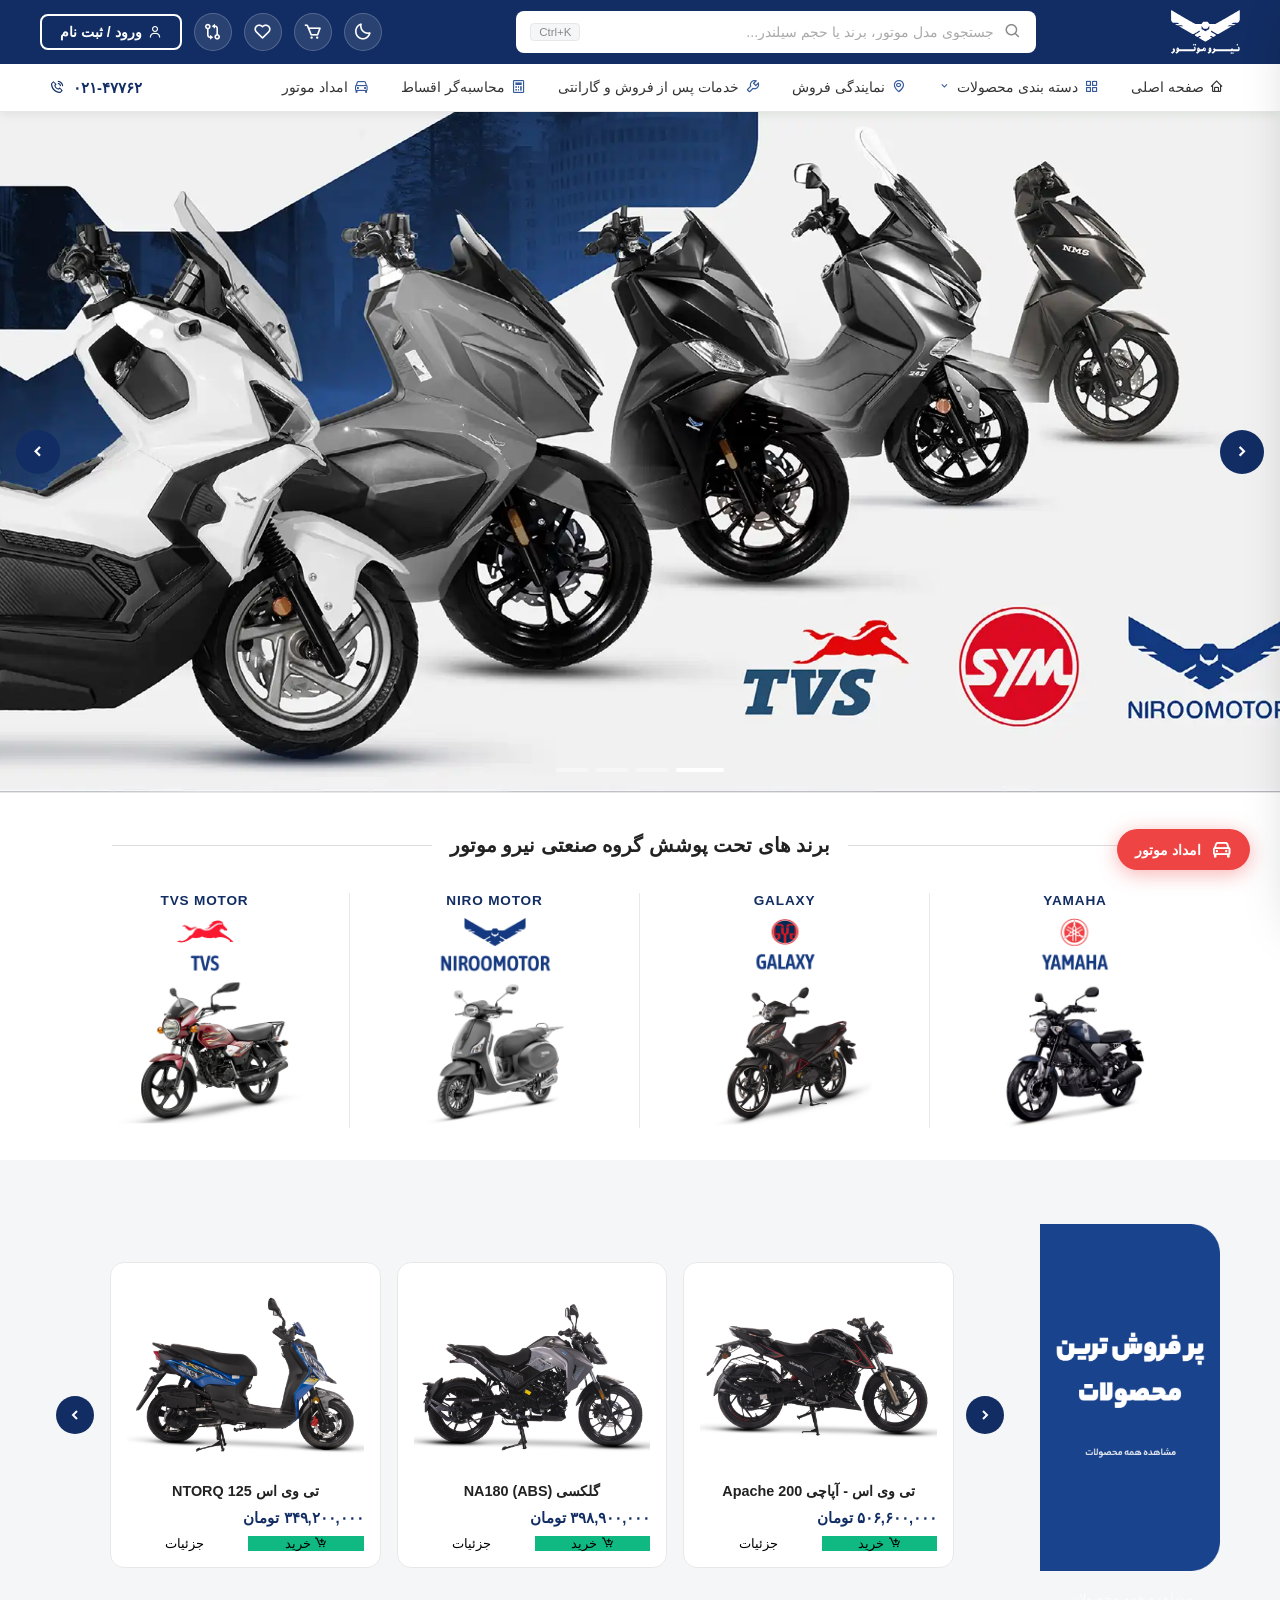
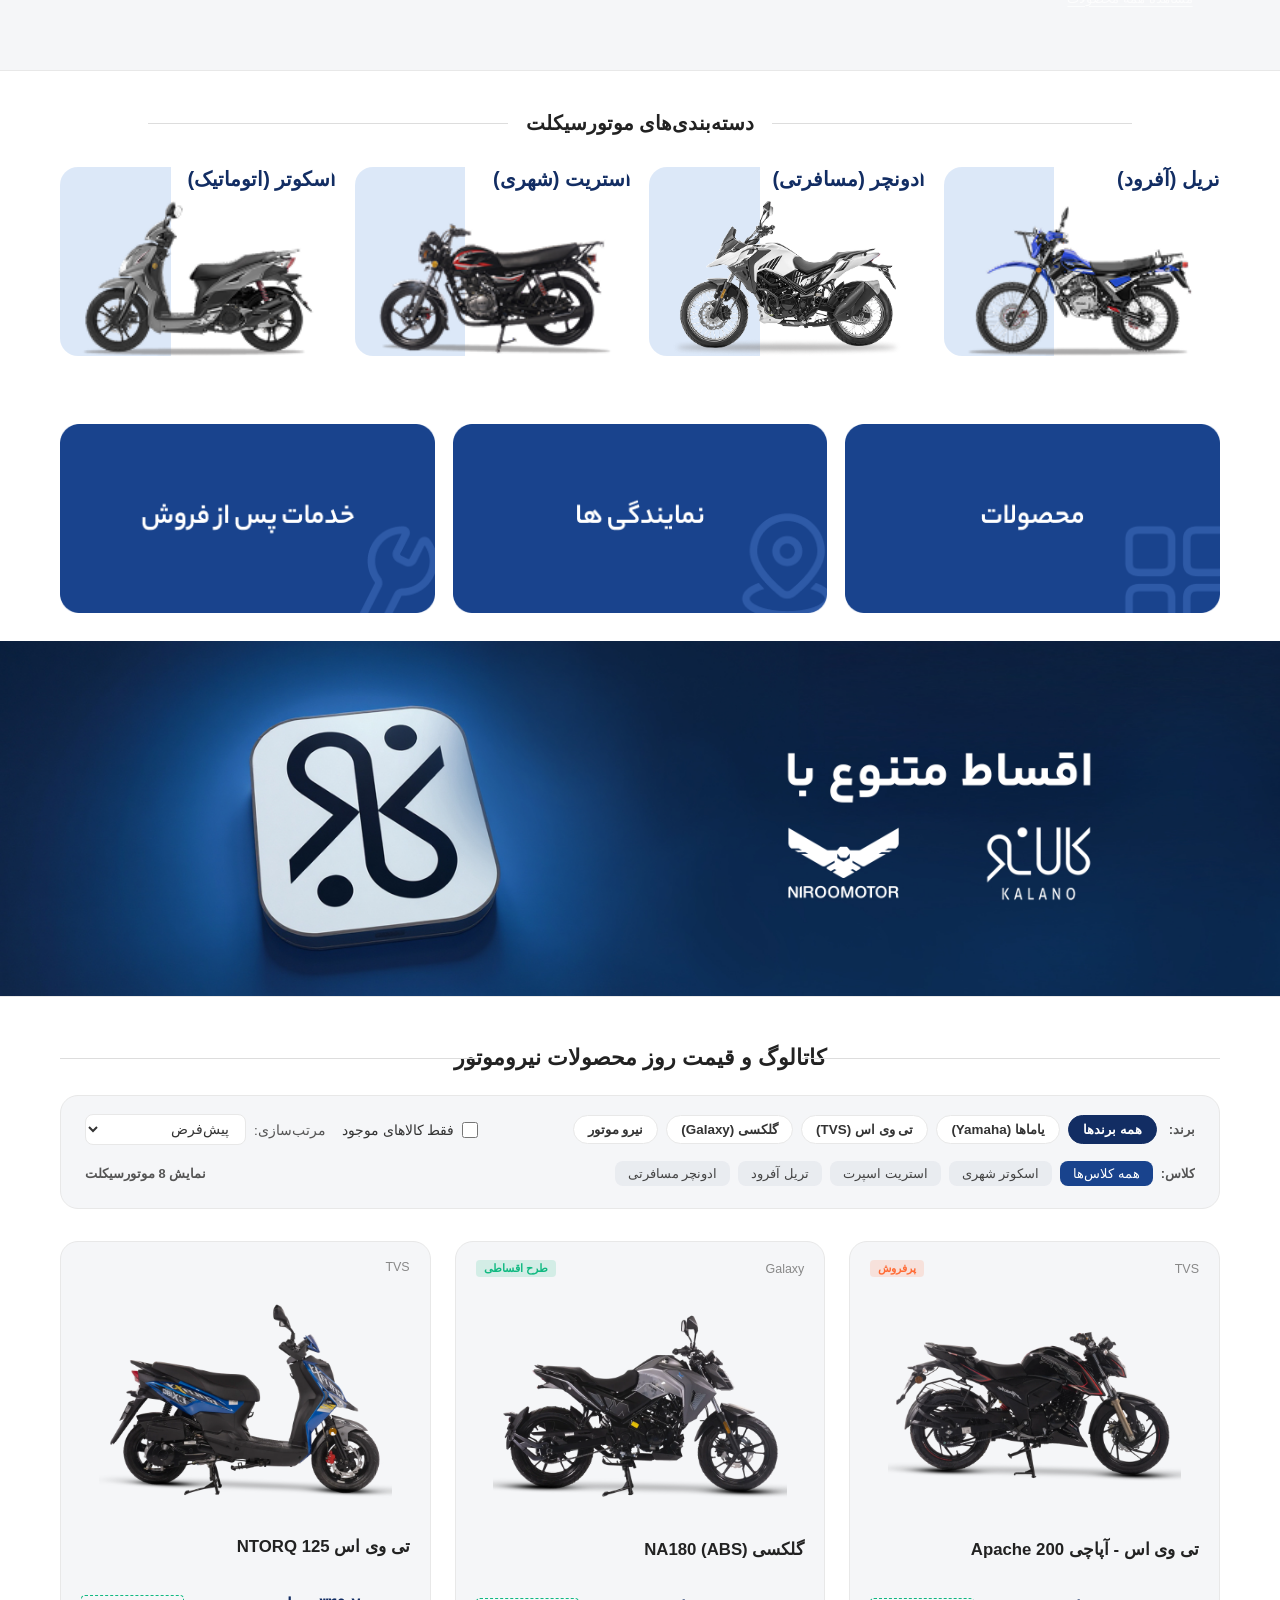
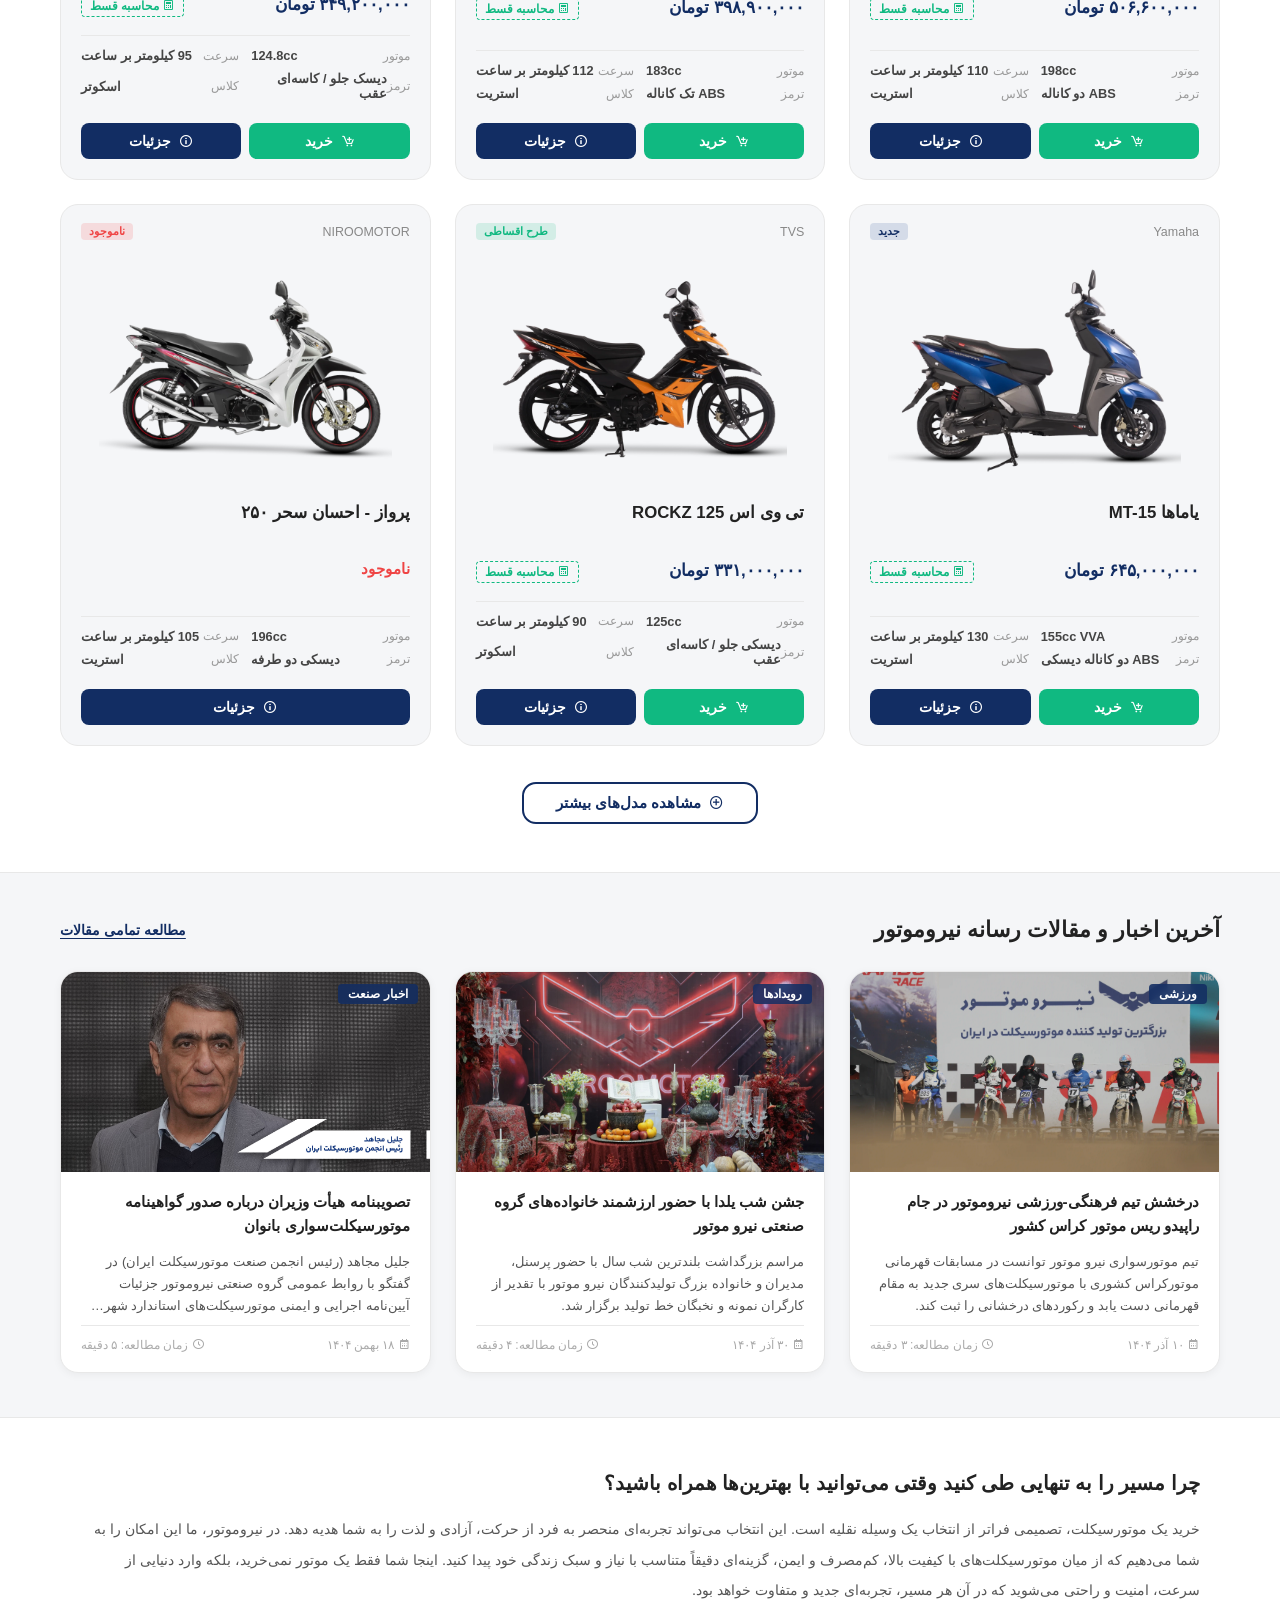
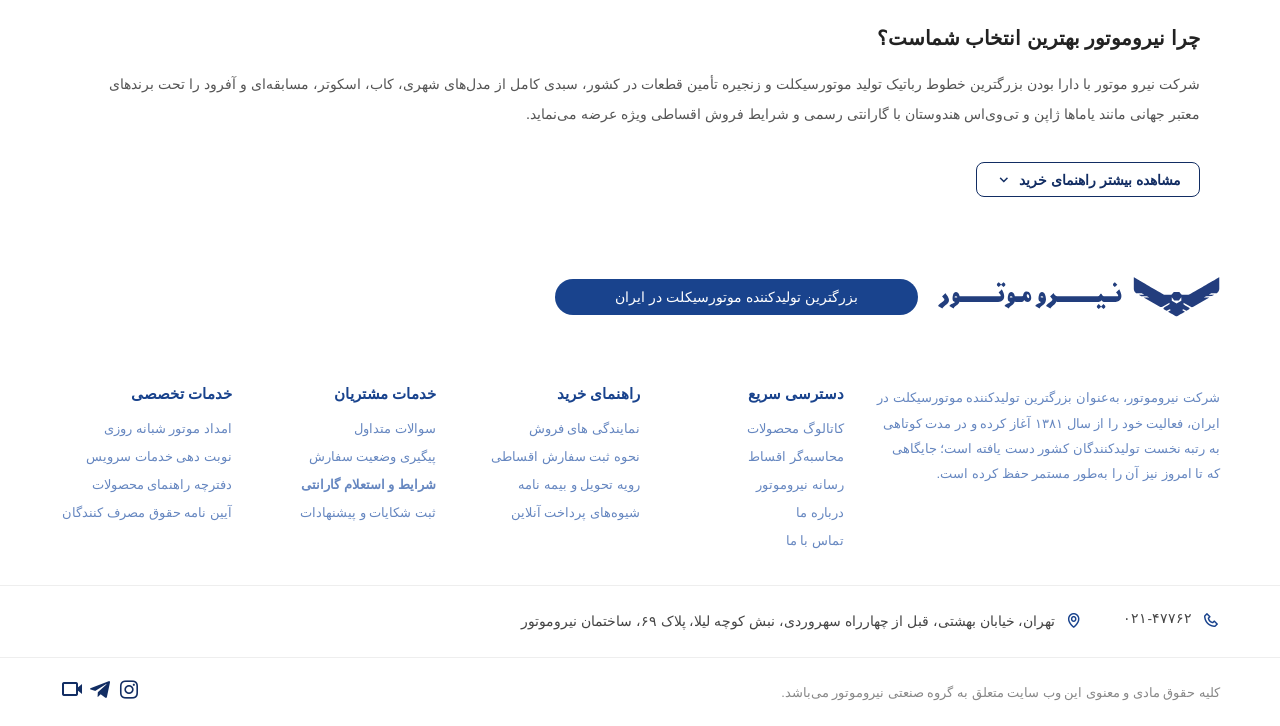
==== commit 04a67695: "fix: add shopping cart system, fix wishlist and compare modals, emergency button, and mobile action " ====
--- a/index.html
+++ b/index.html
@@ -38,12 +38,17 @@
             <i class="bx bx-moon"></i>
           </button>
 
-          <button class="btn-header-icon" id="btn-open-wishlist" title="علاقه‌مندی‌ها">
+          <button class="btn-header-icon" id="btn-open-cart" onclick="openCartModal()" title="سبد خرید">
+            <i class="bx bx-cart"></i>
+            <span class="badge-counter cart-counter" style="display: none;">0</span>
+          </button>
+
+          <button class="btn-header-icon" id="btn-open-wishlist" onclick="openWishlistModal()" title="علاقه‌مندی‌ها">
             <i class="bx bx-heart"></i>
             <span class="badge-counter wishlist-counter" style="display: none;">0</span>
           </button>
 
-          <button class="btn-header-icon" id="btn-open-compare" title="مقایسه فنی موتورسیکلت‌ها">
+          <button class="btn-header-icon" id="btn-open-compare" onclick="openCompareModal()" title="مقایسه فنی موتورسیکلت‌ها">
             <i class="bx bx-git-compare"></i>
             <span class="badge-counter compare-counter" style="display: none;">0</span>
           </button>
@@ -132,7 +137,7 @@
           <li id="nav-branches"><i class="bx bx-map"></i> نمایندگی فروش</li>
           <li id="nav-services"><i class="bx bx-wrench"></i> خدمات پس از فروش و گارانتی</li>
           <li id="nav-calculator"><i class="bx bx-calculator"></i> محاسبه‌گر اقساط</li>
-          <li class="btn-open-emergency"><i class="bx bx-car"></i> امداد موتور</li>
+          <li class="btn-open-emergency" onclick="openEmergencyModal(event)" style="cursor: pointer;"><i class="bx bx-car"></i> امداد موتور</li>
         </ul>
         <a href="tel:02147762" class="header-phone">
           <i class="bx bx-phone-call"></i>
@@ -182,6 +187,21 @@
           <li>
             <button class="drawer-link" onclick="openInstallmentModalFor(productsData[0].id); document.getElementById('mobile-drawer').classList.remove('open'); document.getElementById('drawer-backdrop').classList.remove('open');">
               <span class="drawer-label"><i class="bx bx-calculator"></i> محاسبه‌گر اقساط</span>
+            </button>
+          </li>
+          <li>
+            <button class="drawer-link" onclick="openCartModal(); document.getElementById('mobile-drawer').classList.remove('open'); document.getElementById('drawer-backdrop').classList.remove('open');">
+              <span class="drawer-label"><i class="bx bx-cart"></i> سبد خرید و سفارش آنلاین</span>
+            </button>
+          </li>
+          <li>
+            <button class="drawer-link" onclick="openWishlistModal(); document.getElementById('mobile-drawer').classList.remove('open'); document.getElementById('drawer-backdrop').classList.remove('open');">
+              <span class="drawer-label"><i class="bx bx-heart"></i> لیست علاقه‌مندی‌ها</span>
+            </button>
+          </li>
+          <li>
+            <button class="drawer-link" onclick="openCompareModal(); document.getElementById('mobile-drawer').classList.remove('open'); document.getElementById('drawer-backdrop').classList.remove('open');">
+              <span class="drawer-label"><i class="bx bx-git-compare"></i> مقایسه فنی محصولات</span>
             </button>
           </li>
           <li>
@@ -506,7 +526,7 @@
         <div class="footer-links">
           <h4>خدمات تخصصی</h4>
           <ul>
-            <li><a href="#" class="btn-open-emergency">امداد موتور شبانه روزی</a></li>
+            <li><a href="#" class="btn-open-emergency" onclick="openEmergencyModal(event)">امداد موتور شبانه روزی</a></li>
             <li><a href="#" onclick="document.getElementById('modal-appointment').classList.add('open');">نوبت دهی خدمات سرویس</a></li>
             <li><a href="#">دفترچه راهنمای محصولات</a></li>
             <li><a href="#">آیین نامه حقوق مصرف کنندگان</a></li>
@@ -758,13 +778,27 @@
       </div>
     </div>
 
+    <!-- MODAL: CART -->
+    <div class="modal-backdrop" id="modal-cart">
+      <div class="modal-card modal-lg">
+        <div class="modal-header">
+          <div class="modal-title"><i class="bx bx-shopping-bag"></i> سبد خرید و ثبت سفارش آنلاین</div>
+          <button class="modal-close-btn">&times;</button>
+        </div>
+        <div class="modal-body" id="cart-content-container"></div>
+      </div>
+    </div>
+
     <!-- FLOATING ACTIONS -->
-    <button class="floating-emergency-btn btn-open-emergency" title="امداد موتور ۲۴ ساعته">
+    <button class="floating-emergency-btn btn-open-emergency" onclick="openEmergencyModal(event)" title="امداد موتور ۲۴ ساعته">
       <i class="bx bx-car"></i>
       <span>امداد موتور</span>
     </button>
     <button class="go-to-top" title="بازگشت به بالای صفحه" aria-label="بالای صفحه"><i class="bx bx-up-arrow-alt"></i></button>
 
+    <!-- TOAST NOTIFICATIONS CONTAINER -->
+    <div id="toast-container" class="toast-container"></div>
+
     <script src="js/script.js"></script>
   </body>
 </html>
--- a/scss/main.css
+++ b/scss/main.css
@@ -2035,6 +2035,12 @@
     gap: 16px;
   }
 }
+@media (max-width: 768px) {
+  .prod-actions-overlay {
+    opacity: 1 !important;
+    visibility: visible !important;
+  }
+}
 @media (max-width: 480px) {
   .categories {
     padding: 20px 14px;
@@ -2843,6 +2849,256 @@
   cursor: pointer;
 }
 
+.cart-empty {
+  text-align: center;
+  padding: 40px 20px;
+  color: #888;
+}
+.cart-empty i {
+  font-size: 3.5rem;
+  color: #cbd5e1;
+  margin-bottom: 12px;
+  display: block;
+}
+.cart-empty p {
+  font-size: 1rem;
+  color: #555;
+  margin-bottom: 16px;
+}
+.cart-empty button {
+  background: #122d63;
+  color: #fff;
+  border: none;
+  padding: 10px 24px;
+  border-radius: 8px;
+  font-size: 0.9rem;
+  font-weight: 700;
+  cursor: pointer;
+}
+
+.cart-items-list {
+  display: flex;
+  flex-direction: column;
+  gap: 12px;
+}
+.cart-items-list .cart-row {
+  display: flex;
+  align-items: center;
+  justify-content: space-between;
+  padding: 12px 16px;
+  background: #f5f6f8;
+  border-radius: 14px;
+  border: 1px solid #e8e8e8;
+  gap: 12px;
+}
+.cart-items-list .cart-row .item-left {
+  display: flex;
+  align-items: center;
+  gap: 14px;
+  flex: 1;
+}
+.cart-items-list .cart-row .item-left img {
+  width: 75px;
+  height: 55px;
+  object-fit: contain;
+}
+.cart-items-list .cart-row .item-left .item-info {
+  display: flex;
+  flex-direction: column;
+  gap: 4px;
+}
+.cart-items-list .cart-row .item-left .item-info .item-name {
+  font-weight: 800;
+  font-size: 0.92rem;
+  color: #222;
+}
+.cart-items-list .cart-row .item-left .item-info .item-single-price {
+  font-size: 0.8rem;
+  color: #555;
+}
+.cart-items-list .cart-row .item-right {
+  display: flex;
+  align-items: center;
+  gap: 16px;
+}
+.cart-items-list .cart-row .item-right .cart-qty-ctrl {
+  display: flex;
+  align-items: center;
+  background: #fff;
+  border: 1px solid #e8e8e8;
+  border-radius: 8px;
+  overflow: hidden;
+}
+.cart-items-list .cart-row .item-right .cart-qty-ctrl button {
+  width: 28px;
+  height: 28px;
+  background: transparent;
+  border: none;
+  display: flex;
+  align-items: center;
+  justify-content: center;
+  font-size: 1rem;
+  cursor: pointer;
+  color: #333;
+}
+.cart-items-list .cart-row .item-right .cart-qty-ctrl button:hover {
+  background: #dce8f8;
+  color: #122d63;
+}
+.cart-items-list .cart-row .item-right .cart-qty-ctrl span.qty-val {
+  padding: 0 10px;
+  font-size: 0.85rem;
+  font-weight: 700;
+  color: #122d63;
+}
+.cart-items-list .cart-row .item-right .item-total-price {
+  font-weight: 800;
+  color: #122d63;
+  font-size: 0.95rem;
+  min-width: 120px;
+  text-align: left;
+}
+.cart-items-list .cart-row .item-right .btn-del-cart {
+  background: transparent;
+  border: none;
+  color: #ef4444;
+  font-size: 1.25rem;
+  cursor: pointer;
+  padding: 4px;
+}
+.cart-items-list .cart-row .item-right .btn-del-cart:hover {
+  transform: scale(1.15);
+}
+
+.cart-summary-box {
+  background: #f5f6f8;
+  border-radius: 18px;
+  padding: 18px 20px;
+  margin-top: 20px;
+  border: 1px solid #e8e8e8;
+  display: flex;
+  flex-direction: column;
+  gap: 12px;
+}
+.cart-summary-box .summary-row {
+  display: flex;
+  justify-content: space-between;
+  align-items: center;
+  font-size: 0.9rem;
+}
+.cart-summary-box .summary-row .s-lbl {
+  color: #555;
+}
+.cart-summary-box .summary-row .s-val {
+  font-weight: 700;
+  color: #222;
+}
+.cart-summary-box .summary-row.total-row {
+  border-top: 1px solid #e8e8e8;
+  padding-top: 12px;
+  font-size: 1.1rem;
+}
+.cart-summary-box .summary-row.total-row .s-lbl {
+  color: #122d63;
+  font-weight: 800;
+}
+.cart-summary-box .summary-row.total-row .s-val {
+  color: #122d63;
+  font-weight: 900;
+}
+.cart-summary-box .btn-checkout-order {
+  background: #10b981;
+  color: #fff;
+  border: none;
+  padding: 14px;
+  border-radius: 14px;
+  font-size: 1rem;
+  font-weight: 800;
+  cursor: pointer;
+  display: flex;
+  align-items: center;
+  justify-content: center;
+  gap: 8px;
+  margin-top: 8px;
+  transition: all 0.2s ease;
+}
+.cart-summary-box .btn-checkout-order:hover {
+  background: rgb(5.0008779631%, 57.8226514486%, 40.3195785777%);
+  transform: translateY(-2px);
+  box-shadow: 0 4px 20px rgba(18, 45, 99, 0.08);
+}
+
+.toast-container {
+  position: fixed;
+  bottom: 30px;
+  left: 30px;
+  z-index: 200000;
+  display: flex;
+  flex-direction: column;
+  gap: 10px;
+  pointer-events: none;
+}
+
+.toast-item {
+  pointer-events: auto;
+  background: #fff;
+  color: #222;
+  border-radius: 14px;
+  padding: 12px 18px;
+  box-shadow: 0 20px 50px rgba(0, 0, 0, 0.25);
+  border: 1px solid #e8e8e8;
+  border-right: 4px solid #122d63;
+  display: flex;
+  align-items: center;
+  gap: 12px;
+  font-size: 0.9rem;
+  font-weight: 700;
+  direction: rtl;
+  min-width: 280px;
+  max-width: 380px;
+  animation: toastIn 0.3s cubic-bezier(0.16, 1, 0.3, 1) forwards;
+  transition: opacity 0.3s ease, transform 0.3s ease;
+}
+.toast-item.toast-success {
+  border-right-color: #10b981;
+}
+.toast-item.toast-success i {
+  color: #10b981;
+}
+.toast-item.toast-info {
+  border-right-color: #122d63;
+}
+.toast-item.toast-info i {
+  color: #122d63;
+}
+.toast-item.toast-error {
+  border-right-color: #ef4444;
+}
+.toast-item.toast-error i {
+  color: #ef4444;
+}
+.toast-item i {
+  font-size: 1.4rem;
+}
+.toast-item span {
+  flex: 1;
+  line-height: 1.4;
+}
+.toast-item.fade-out {
+  opacity: 0;
+  transform: translateY(10px);
+}
+
+@keyframes toastIn {
+  from {
+    transform: translateY(20px);
+    opacity: 0;
+  }
+  to {
+    transform: translateY(0);
+    opacity: 1;
+  }
+}
 @media (max-width: 768px) {
   .quickview-layout {
     grid-template-columns: 1fr;
@@ -2850,8 +3106,24 @@
   .branches-list {
     grid-template-columns: 1fr;
   }
+  .cart-row {
+    flex-direction: column;
+    align-items: flex-start;
+  }
+  .cart-row .item-right {
+    width: 100%;
+    justify-content: space-between;
+  }
   .modal-card {
     max-height: 95vh;
+  }
+  .toast-container {
+    left: 16px;
+    right: 16px;
+    bottom: 20px;
+  }
+  .toast-item {
+    max-width: 100%;
   }
 }
 .calculator-container {
